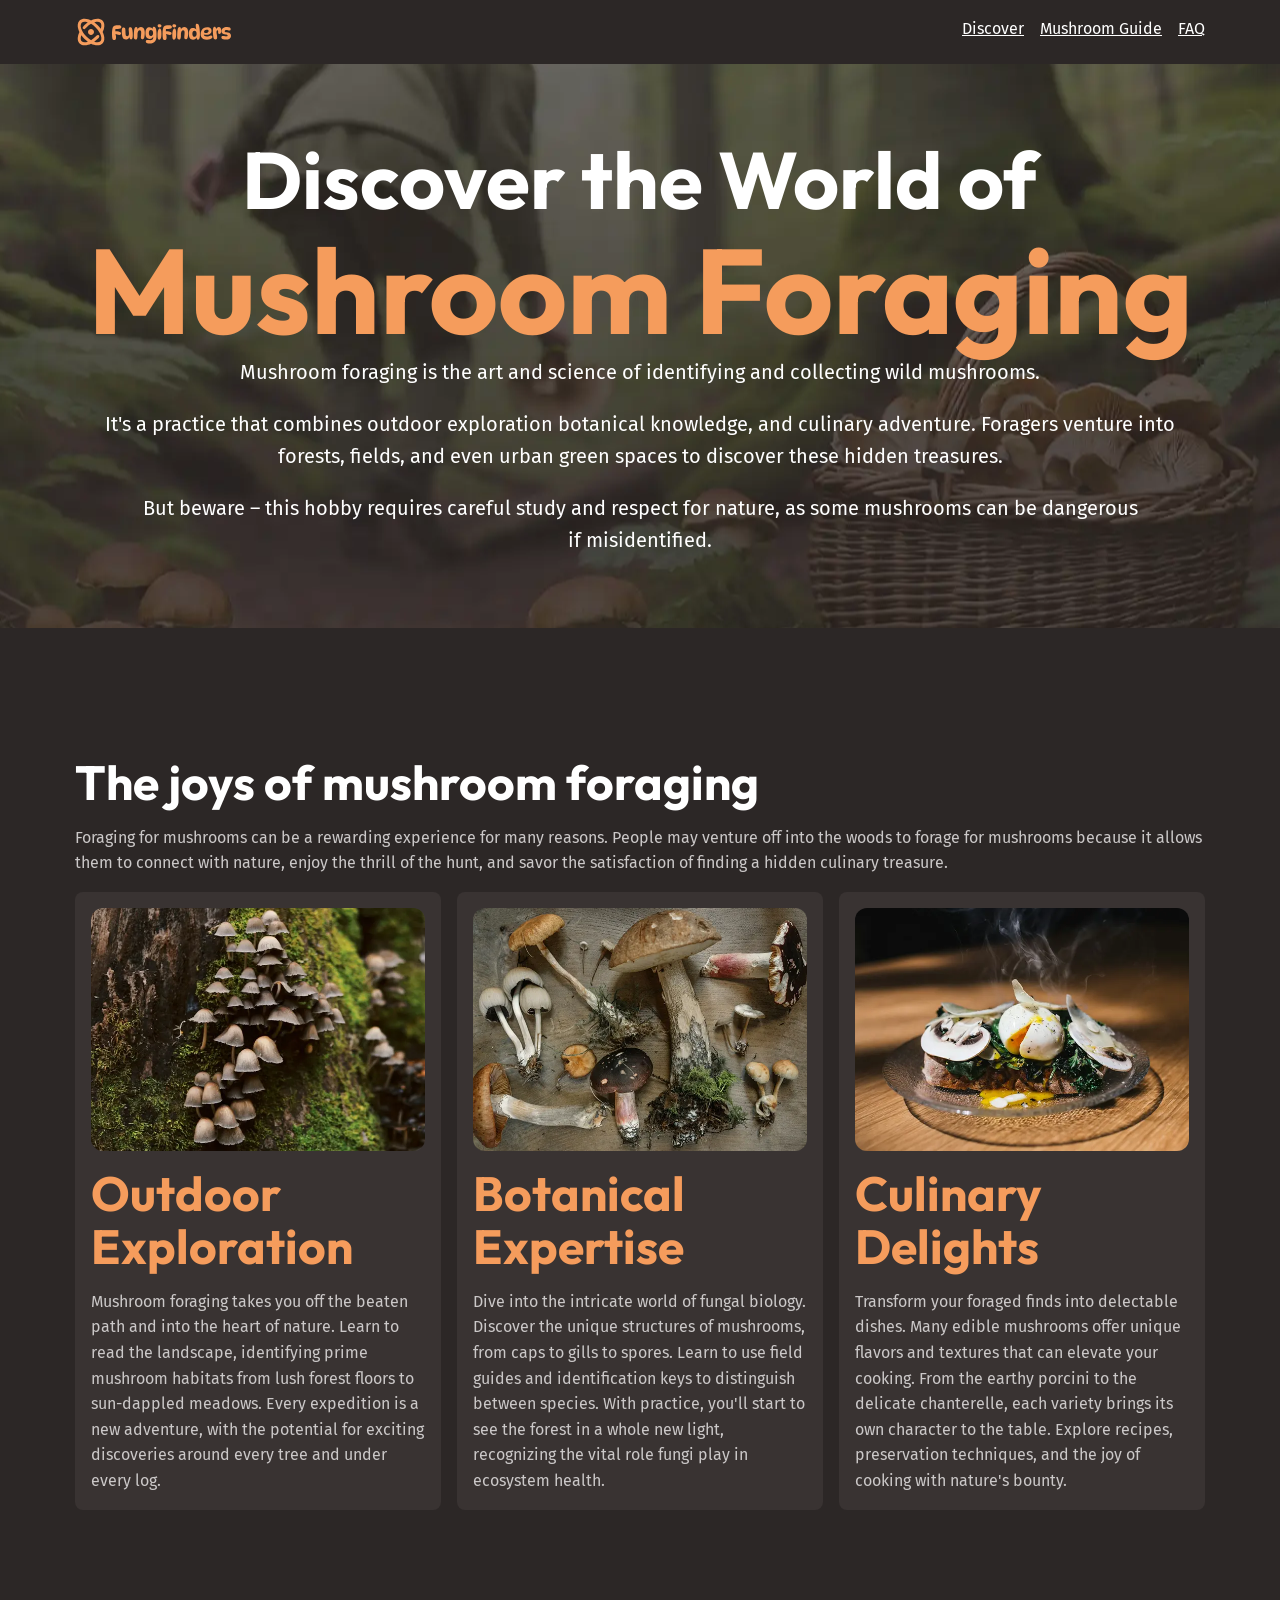
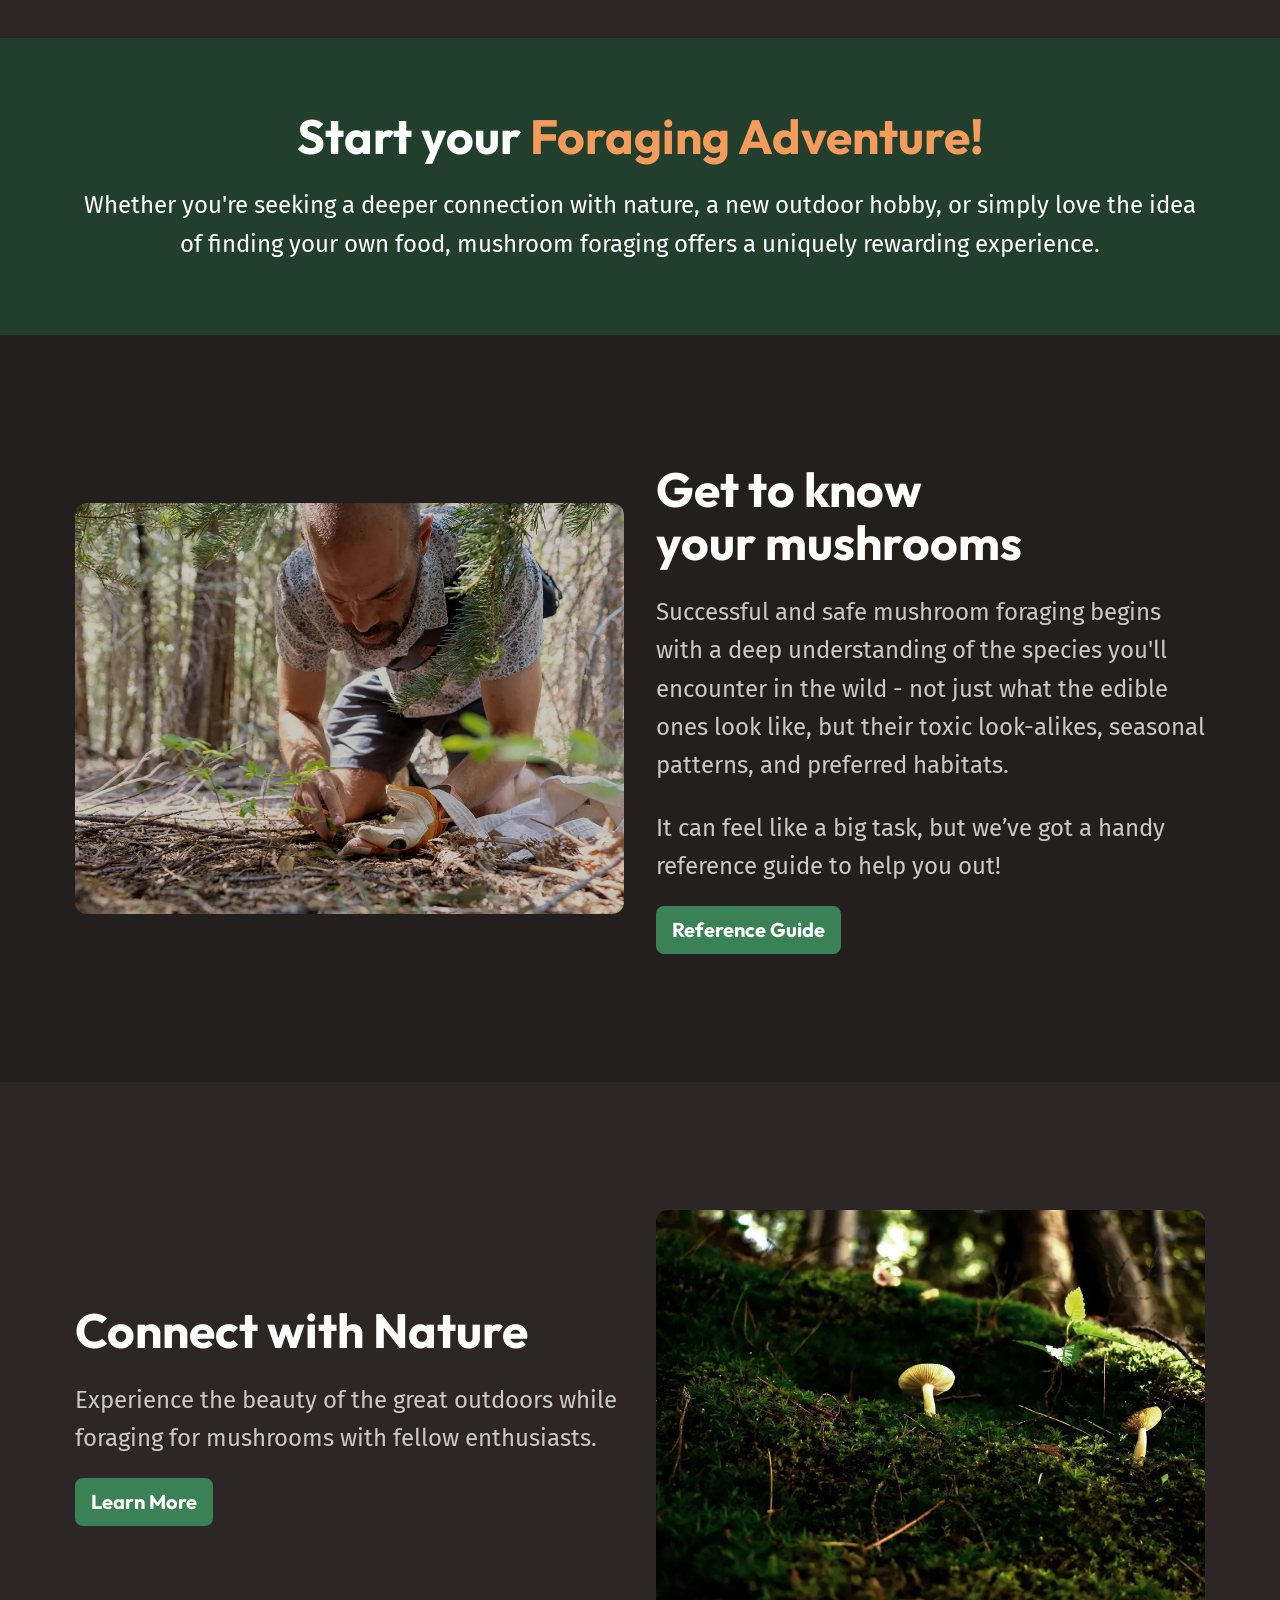
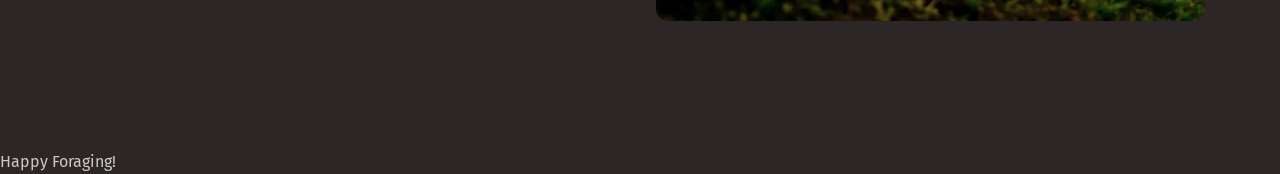
==== index.html @ a92c7c02 "relevant classes added for hero and cards for landing page" ====
<!DOCTYPE html>
<html lang="en">
<head>
    <meta charset="UTF-8">
    <meta name="viewport" content="width=device-width, initial-scale=1.0">
    <title>Fungi Finder</title>
    <link rel="preconnect" href="https://fonts.googleapis.com" />
    <link rel="preconnect" href="https://fonts.gstatic.com" crossorigin />
    <link
    href="https://fonts.googleapis.com/css2?family=Fira+Sans:wght@400;700&family=Outfit:wght@100..900&display=swap"
    rel="stylesheet"
    />
    <link rel="stylesheet" href="./style.css" type="text/css" media="all">
</head>
<body>
    <header class="site-header">
        <div class="wrapper" data-width="wide">
            <div class="site-header__inner">
                <img src="/assets/fungi-finders.svg" alt="Fungi Finders">
                <nav class="primary-navigation">
                    <ul role="list">
                        <li><a href="/">Discover</a></li>
                        <li><a href="/">Mushroom Guide</a></li>
                        <li><a href="/">FAQ</a></li>
                    </ul>
                </nav>
            </div>
        </div>
    </header>
    <main>
    <section class="hero flow section" data-padding="compact">
        <div class="wrapper">
            <h1 class="hero__title">Discover the World of <span>Mushroom Foraging</span></h1>
            <div class="wrapper" data-width="narrow">
                <div class="flow">
                    <p>Mushroom foraging is the art and science of identifying and collecting wild mushrooms.</p>
                    <p>It's a practice that combines outdoor exploration botanical knowledge, and culinary adventure. Foragers venture into forests, fields, and even urban green spaces to discover these hidden treasures.</p>
                    <p>But beware – this hobby requires careful study and respect for nature, as some mushrooms can be dangerous if misidentified.</p>
                </div>
            </div>
        </div>
    </section>

    <section class="section">
        <div class="wrapper flow">
            <div class="flow">
                <h2 class="section-title">The joys of mushroom foraging</h2>
                <p>Foraging for mushrooms can be a rewarding experience for many reasons. People may venture off into the woods to forage for mushrooms because it allows them to connect with nature, enjoy the thrill of the hunt, and savor the satisfaction of finding a hidden culinary treasure.</p>
            </div>
                <!-- Three-columns -->
                <div class="equal-columns">
                    <div class="card">
                        <img src="/assets/outdoor-exploration.webp" alt="Tightly grouped brown mushrooms growing up a mossy tree trunk">
                        <h3 class="card__title">Outdoor Exploration</h3>
                        <p>Mushroom foraging takes you off the beaten path and into the heart of nature. Learn to read the landscape, identifying prime mushroom habitats from lush forest floors to sun-dappled meadows. Every expedition is a new adventure, with the potential for exciting discoveries around every tree and under every log.</p>
                    </div>
                    <div class="card">
                        <img src="/assets/botanical-expertise.webp" alt="Wild mushrooms on the table">
                        <h3 class="card__title">Botanical Expertise</h3>
                        <p>Dive into the intricate world of fungal biology. Discover the unique structures of mushrooms, from caps to gills to spores. Learn to use field guides and identification keys to distinguish between species. With practice, you'll start to see the forest in a whole new light, recognizing the vital role fungi play in ecosystem health.
                        </p>
                    </div>
                    <div class="card">
                        <img src="/assets/culinary-delight.webp" alt="A plate of food with mushrooms on top">
                        <h3 class="card__title">Culinary Delights</h3>
                        <p>Transform your foraged finds into delectable dishes. Many edible mushrooms offer unique flavors and textures that can elevate your cooking. From the earthy porcini to the delicate chanterelle, each variety brings its own character to the table. Explore recipes, preservation techniques, and the joy of cooking with nature's bounty.</p>
                    </div>
                </div>
        </div>
    </section>

    <section class="background-accent text-center section" data-padding="compact">
        <div class="wrapper" data-width="narrow">
            <div class="flow font-size-lg text-high-contrast">
                <h2 class="section-title" >Start your <span class="text-brand">Foraging Adventure!</span></h2>
                <p>Whether you're seeking a deeper connection with nature, a new outdoor hobby, or simply love the idea of finding your own food, mushroom foraging offers a uniquely rewarding experience.</p>
            </div>
        </div>
    </section>

    <section class="background-extra-dark section">
        <!-- two-columns -->
        <div class="wrapper" data-wdith="wide">
            <div class="equal-columns" data-gap="large" data-alignment="centered">
                <div>
                    <img src="/assets/get-to-know.webp" alt="A man on his hands and knees harvesting a wild mushrooms in the forest">
                </div>
                <div class="flow font-size-lg">
                    <h2 class="section-title">Get to know your mushrooms</h2>
                    <p>Successful and safe mushroom foraging begins with a deep understanding of the species you'll encounter in the wild - not just what the edible ones look like, but their toxic look-alikes, seasonal patterns, and preferred habitats.</p>
                    <p>It can feel like a big task, but we’ve got a handy reference guide to help you out!</p>
                    <a class="button" href="#"><span class="visually-hidden">Learn more about wild mushrooms using our handy</span>Reference Guide</a>
                </div>
            </div>
        </div>
    </section>

    <section class="section">
        <!-- two-column -->
        <div class="wrapper" data-wdith="wide">
            <di class="equal-columns" data-gap="large" data-alignment="centered">
                <div class="flow font-size-lg">
                    <h2 class="section-title">Connect with Nature</h2>
                    <p>Experience the beauty of the great outdoors while foraging for mushrooms with fellow enthusiasts.</p>
                    <a class="button" href="#">Learn More <span class="visually-hidden">about the differetn types of mushrooms using our handy mushroom guide.</span></a>
                </div>
                <div>
                    <img src="/assets/nature.webp" alt="A small white mushroom growing on a mossy forest floor">
                </div>
            </di>
        </div>
    </section>

    </main>
    <footer class="site-footer">
        <p>Happy Foraging!</p>
        <a href="mailto:contact@fungifinders.com"></a>
    </footer>
</body>
</html>
---- style.css ----
@layer reset {
    *,
    *::before,
    *::after {
    box-sizing: border-box;
    }

    /* https://kilianvalkhof.com/2022/css-html/your-css-reset-needs-text-size-adjust-probably/ */
    html {
    -moz-text-size-adjust: none;
    -webkit-text-size-adjust: none;
    text-size-adjust: none;
    }

    body,
    h1,
    h2,
    h3,
    h4,
    p,
    figure,
    blockquote,
    dl,
    dd {
    margin: 0;
    }

    /* https://www.scottohara.me/blog/2019/01/12/lists-and-safari.html */
    [role="list"] {
    list-style: none;
    margin: 0;
    padding: 0;
    }

    body {
    min-block-size: 100vh;
    line-height: 1.6;
    }

    h1,
    h2,
    h3,
    button,
    input,
    label {
    line-height: 1.1;
    }

    h1,
    h2,
    h3,
    h4 {
    text-wrap: balance;
    }

    p,
    li {
    text-wrap: pretty;
    }

    img,
    picture {
    max-inline-size: 100%;
    display: block;
    }

    input,
    button,
    textarea,
    select {
    font: inherit;
    }
}

@layer base {
    :root {
      --clr-white: hsl(0, 0%, 100%);
      --clr-gray-100: hsl(0, 2%, 79%);
      --clr-brand-400: hsl(25, 88%, 75%);
      --clr-brand-500: hsl(25, 88%, 66%);
      --clr-green-400: hsl(143, 19%, 49%);
      --clr-green-500: hsl(143, 38%, 37%);
      --clr-green-600: hsl(145, 29%, 19%);
      --clr-brown-500: hsl(10, 5%, 25%);
      --clr-brown-600: hsl(9, 7%, 21%);
      --clr-brown-700: hsl(9, 8%, 16%);
      --clr-brown-800: hsl(0, 6%, 15%);
      --clr-brown-900: hsl(0, 6%, 13%);

      --clr-orange-500: hsl(28, 43%, 28%);
      --clr-red-500: hsl(359, 34%, 24%);
      --clr-teal-500: hsl(186, 42%, 25%);

      --ff-heading: "Outfit", sans-serif;
      --ff-body: "Fira Sans", sans-serif;

      --fs-300: 0.875rem;
      --fs-400: 1rem;
      --fs-500: 1.125rem;
      --fs-600: 1.25rem;
      --fs-700: 1.5rem;
      --fs-800: 2rem;
      --fs-900: 3.75rem;
      --fs-1000: 3.75rem;

      @media (width > 760px) {
        --fs-300: 0.875rem;
        --fs-400: 1rem;
        --fs-500: 1.25rem;
        --fs-600: 1.5rem;
        --fs-700: 2rem;
        --fs-800: 3rem;
        --fs-900: 5rem;
        --fs-1000: 7.5rem;
    }
}

    :root {
        --text-main: var(--clr-gray-100);
        --text-high-contrast: var(--clr-white);
        --text-brand: var(--clr-brand-500);
        --text-brand-light: var(--clr-brand-400);

        --background-accent-light: var(--clr-green-400);
        --background-accent-main: var(--clr-green-500);
        --background-accent-dark: var(--clr-green-600);

        --background-extra-light: var(--clr-brown-500);
        --background-light: var(--clr-brown-600);
        --background-main: var(--clr-brown-700);
        --background-dark: var(--clr-brown-800);
        --background-extra-dark: var(--clr-brown-900);

        --font-size-heading-sm: var(--fs-700);
        --font-size-heading-regular: var(--fs-800);
        --font-size-heading-lg: var(--fs-900);
        --font-size-heading-xl: var(--fs-1000);

        --font-size-sm: var(--fs-300);
        --font-size-regular: var(--fs-400);
        --font-size-md: var(--fs-500);
        --font-size-lg: var(--fs-600);

        --border-radius-1: 0.25rem;
        --border-radius-2: 0.5rem;
        --border-radius-3: 0.75rem;
     }
     html {
         font-family: var(--ff-body);
         line-height: 1.6;
     }

     body {
         font-size: var(--font-size-regular);
         color: var(--text-main);
         background-color: var(--background-main);
     }

     h1, h2, h3, h4 {
        font-family: var(--ff-heading);
        color: var(--text-high-contrast);
     }

     h1 {
        font-size: var(--font-size-heading-lg);
     }

     a {
        color: var(--text-high-contrast);
     }

     a:hover,
     a:focus-visible {
        color: var(--text-brand-light);
     }

     img {
        border-radius: var(--border-radius-3);
     }

}

@layer layout {
    .flow > * + * {
        margin-top: var(--flow-spacer, 1em);
    }
    /* .flow > * + * "selects everything except the first direct child (* + *)" || alternatively we can use .flow > where:not(:first-child) to achieve same thing */

    .grid-flow {
        display: grid;
        gap: var(--grid-flow-gap, 1rem);
    }

    .equal-columns {
        display: grid;
        gap: var(--equal-columns-gap, 1rem);
        align-items: var(--equal-columns-vertical-alignment, stretch);

        @media (width > 760px) {
            grid-auto-flow: column;
            grid-auto-columns: 1fr;
        }

        &[data-gap="large"] {
            --equal-columns-gap: 2rem;
        }

        &[data-alignment="centered"] {
            --equal-columns-vertical-alignment: center;
        }
    }

    .section {
        --padding: 3.75rem;

        padding-block: var(--padding);

        @media (width > 760px) {
            --padding: 8rem;

            &[data-padding="compact"] {
            --padding: 4.5rem;
            }
        }
    }

    .wrapper {
        --wrapper-max-width: 1130px;

        max-width: var(--wrapper-max-width);
        margin-inline: auto;
        padding-inline: 1rem;
        box-sizing: content-box;
    }

    &[data-width="narrow"] {
        --wrapper-max-width: 720px;
    }

    &[data-width="wide"] {
        --wrapper-max-width: 1330px;

    }
}

@layer components {
    .site-header {
        padding-block: 1rem;
    }
    .site-header__inner {
        display: flex;
        gap: 0.5rem 1rem;
        flex-wrap: wrap;
        justify-content: space-between;
    }

    .primary-navigation {
        ul {
            display: flex;
            flex-wrap: wrap;
            gap: 0.5rem 1rem;
        }
    }

    .hero {
        text-align: center;
        font-size: var(--font-size-md);
        color: var(--text-high-contrast);
        background-image: url(/assets/hero.webp);
        background-position: center;
    }

    .hero__title {
        font-size: var(--font-size-heading-lg);

        span {
            font-size: var(--font-size-heading-xl);
            color: var(--text-brand);
            display: block;
        }
    }

    .card {
        display: grid;
        gap: var(--card-gap, 1rem);
        padding: 1rem;
        background-color: var(--background-light);
        border-radius: var(--border-radius-2);

        img {
            border-radius: var(--border-radius-3);
        }
    }

    .card__title {
        font-size: var(--card-title-font-size, var(--font-size-heading-regular));
        color: var(--card-title-color, var(--text-brand));
    }

    .button {
        display: inline-flex;
        font-size: var(--font-size-md);
        text-decoration: none;
        cursor: pointer;
        padding: 0.5rem 1rem;
        background-color: var(--background-accent-main);
        font-family: var(--ff-heading);
        font-weight: 700;
        border-radius: var(--border-radius-2);
    }

    .button:hover,
    .button:focus-visible {
        color: var(--text-high-contrast);
        background-color: var(--background-accent-light);
    }
}

@layer utilities {
    .text-center {
    text-align: center;
  }

  .text-brand {
    color: var(--text-brand);
  }
  .text-high-contrast {
    color: var(--text-high-contrast);
  }

  .section-title {
    font-size: var(--font-size-heading-regular);
  }

  .background-base {
    background-color: var(--background-base);
  }
  .background-light {
    background-color: var(--background-light);
  }
  .background-extra-light {
    background-color: var(--background-extra-light);
  }
  .background-dark {
    background-color: var(--background-dark);
  }
  .background-extra-dark {
    background-color: var(--background-extra-dark);
  }

  .background-accent {
    background-color: var(--background-accent-dark);
  }

  .font-size-sm {
    font-size: var(--font-size-sm);
  }
  .font-size-regular {
    font-size: var(--font-size-regular);
  }
  .font-size-md {
    font-size: var(--font-size-md);
  }
  .font-size-lg {
    font-size: var(--font-size-lg);
  }

    .visually-hidden {
        clip: rect(0 0 0 0);
        clip-path: inset(50%);
        height: 1px;
        overflow: hidden;
        position: absolute;
        white-space: nowrap;
        width: 1px;
    }
}
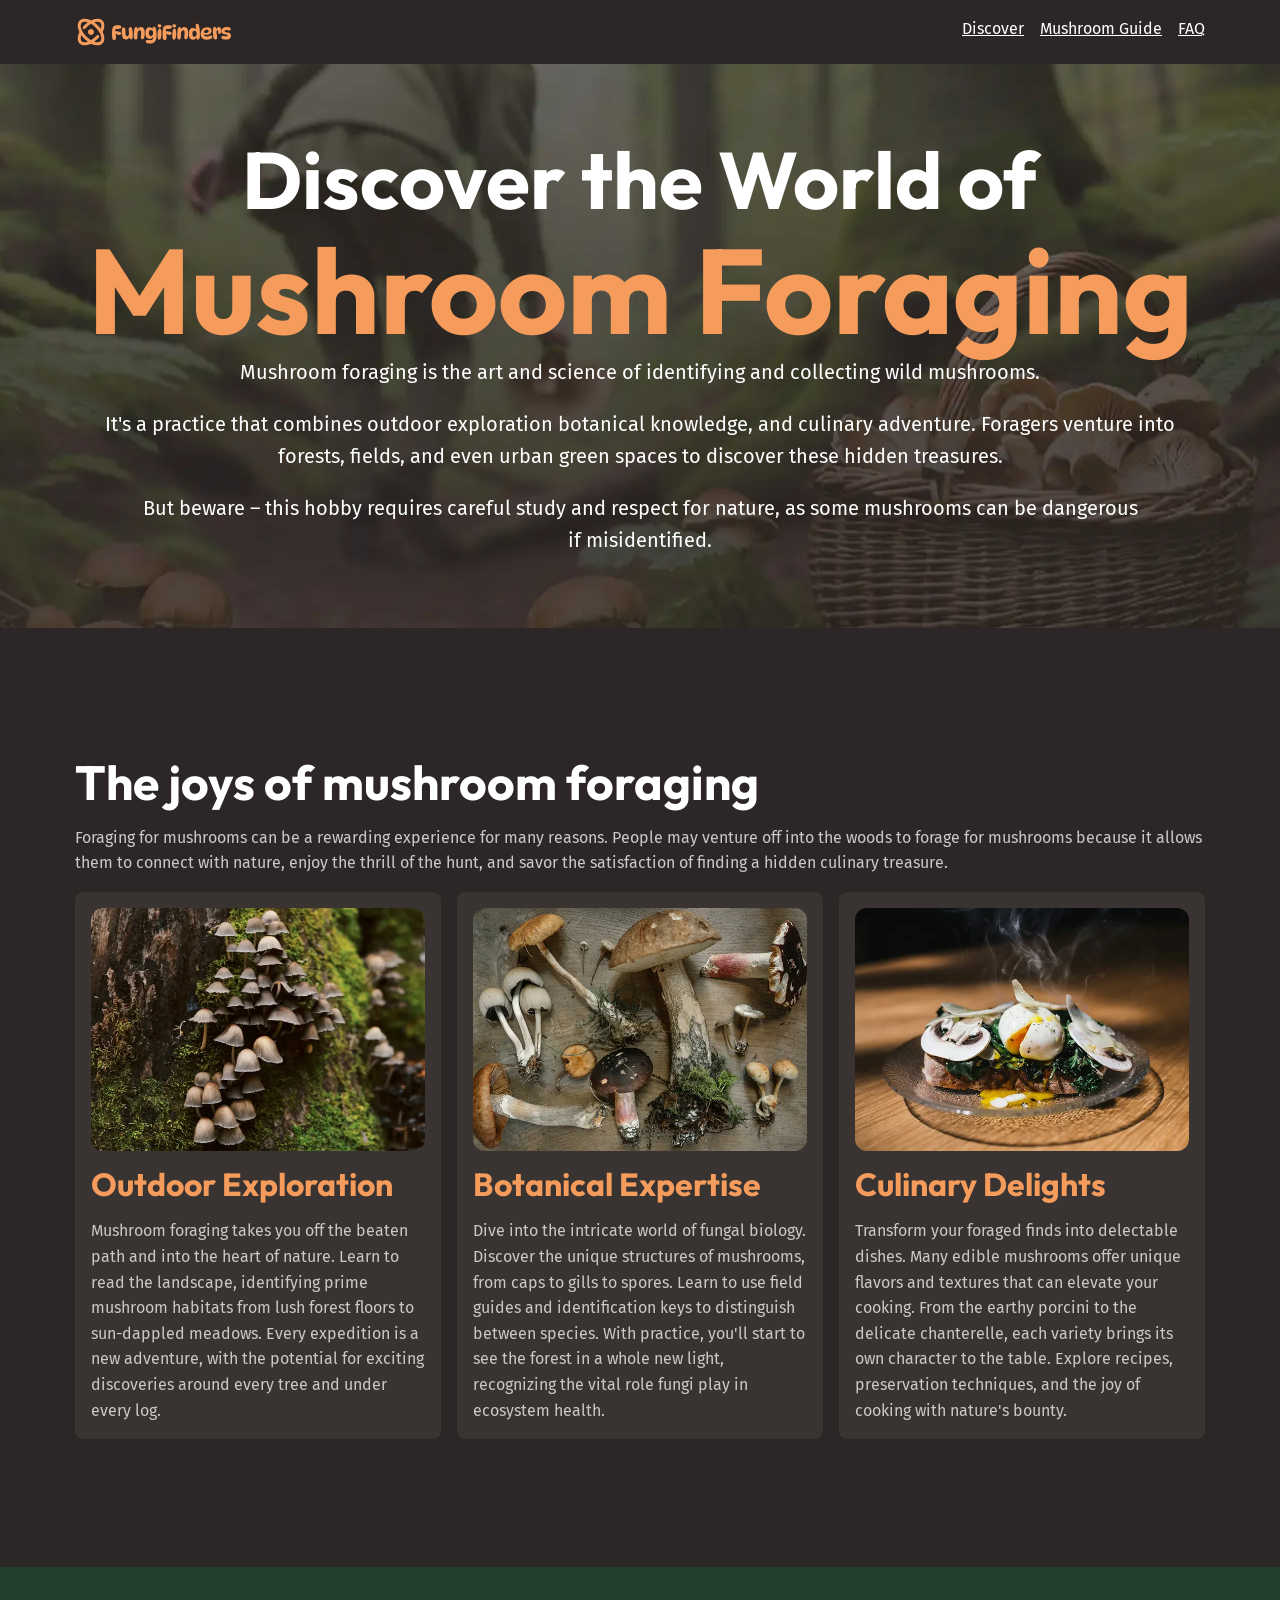
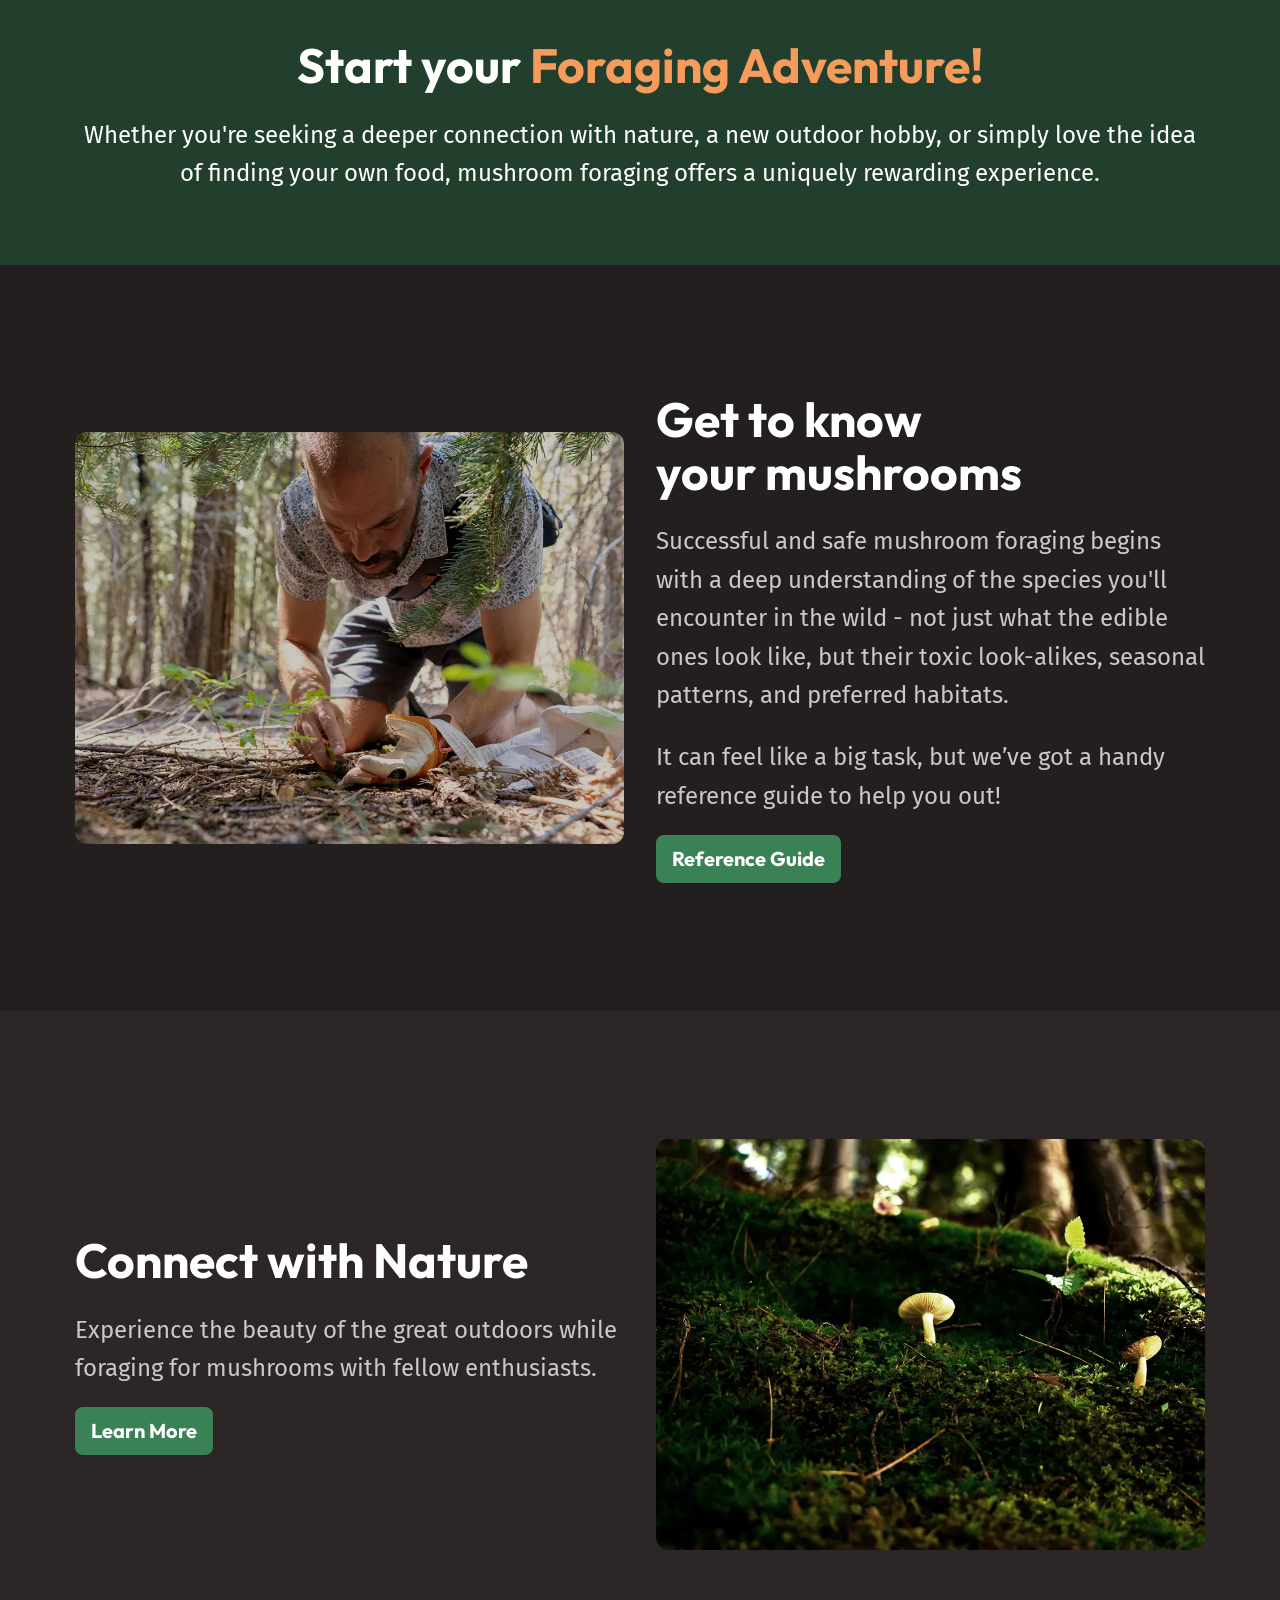
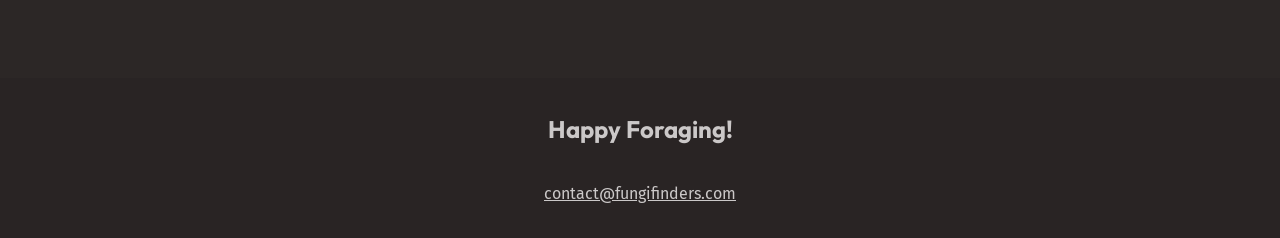
==== commit befd7ca9: "custom class added in footer section also added mail to contact the site admin" ====
--- a/index.html
+++ b/index.html
@@ -113,8 +113,8 @@
 
     </main>
     <footer class="site-footer">
-        <p>Happy Foraging!</p>
-        <a href="mailto:contact@fungifinders.com"></a>
+        <p class="site-footer__title">Happy Foraging!</p>
+        <a href="mailto:contact@fungifinders.com">contact@fungifinders.com</a>
     </footer>
 </body>
 </html>
--- a/style.css
+++ b/style.css
@@ -262,6 +262,30 @@
         }
     }
 
+    .site-footer {
+        text-align: center;
+        background-color: var(--background-dark);
+        padding-block: 2rem;
+        display: grid;
+        gap: 2rem;
+
+        a {
+            color: var(--text-main);
+        }
+
+        a:hover,
+        a:focus-visible {
+            color: var(--text-brand-light);
+        }
+
+    }
+
+    .site-footer__title {
+        font-size: var(--font-size-lg);
+        font-family: var(--ff-heading);
+        font-weight: 700;
+    }
+
     .hero {
         text-align: center;
         font-size: var(--font-size-md);
@@ -293,7 +317,7 @@
     }
 
     .card__title {
-        font-size: var(--card-title-font-size, var(--font-size-heading-regular));
+        font-size: var(--card-title-font-size, var(--font-size-heading-sm));
         color: var(--card-title-color, var(--text-brand));
     }
 
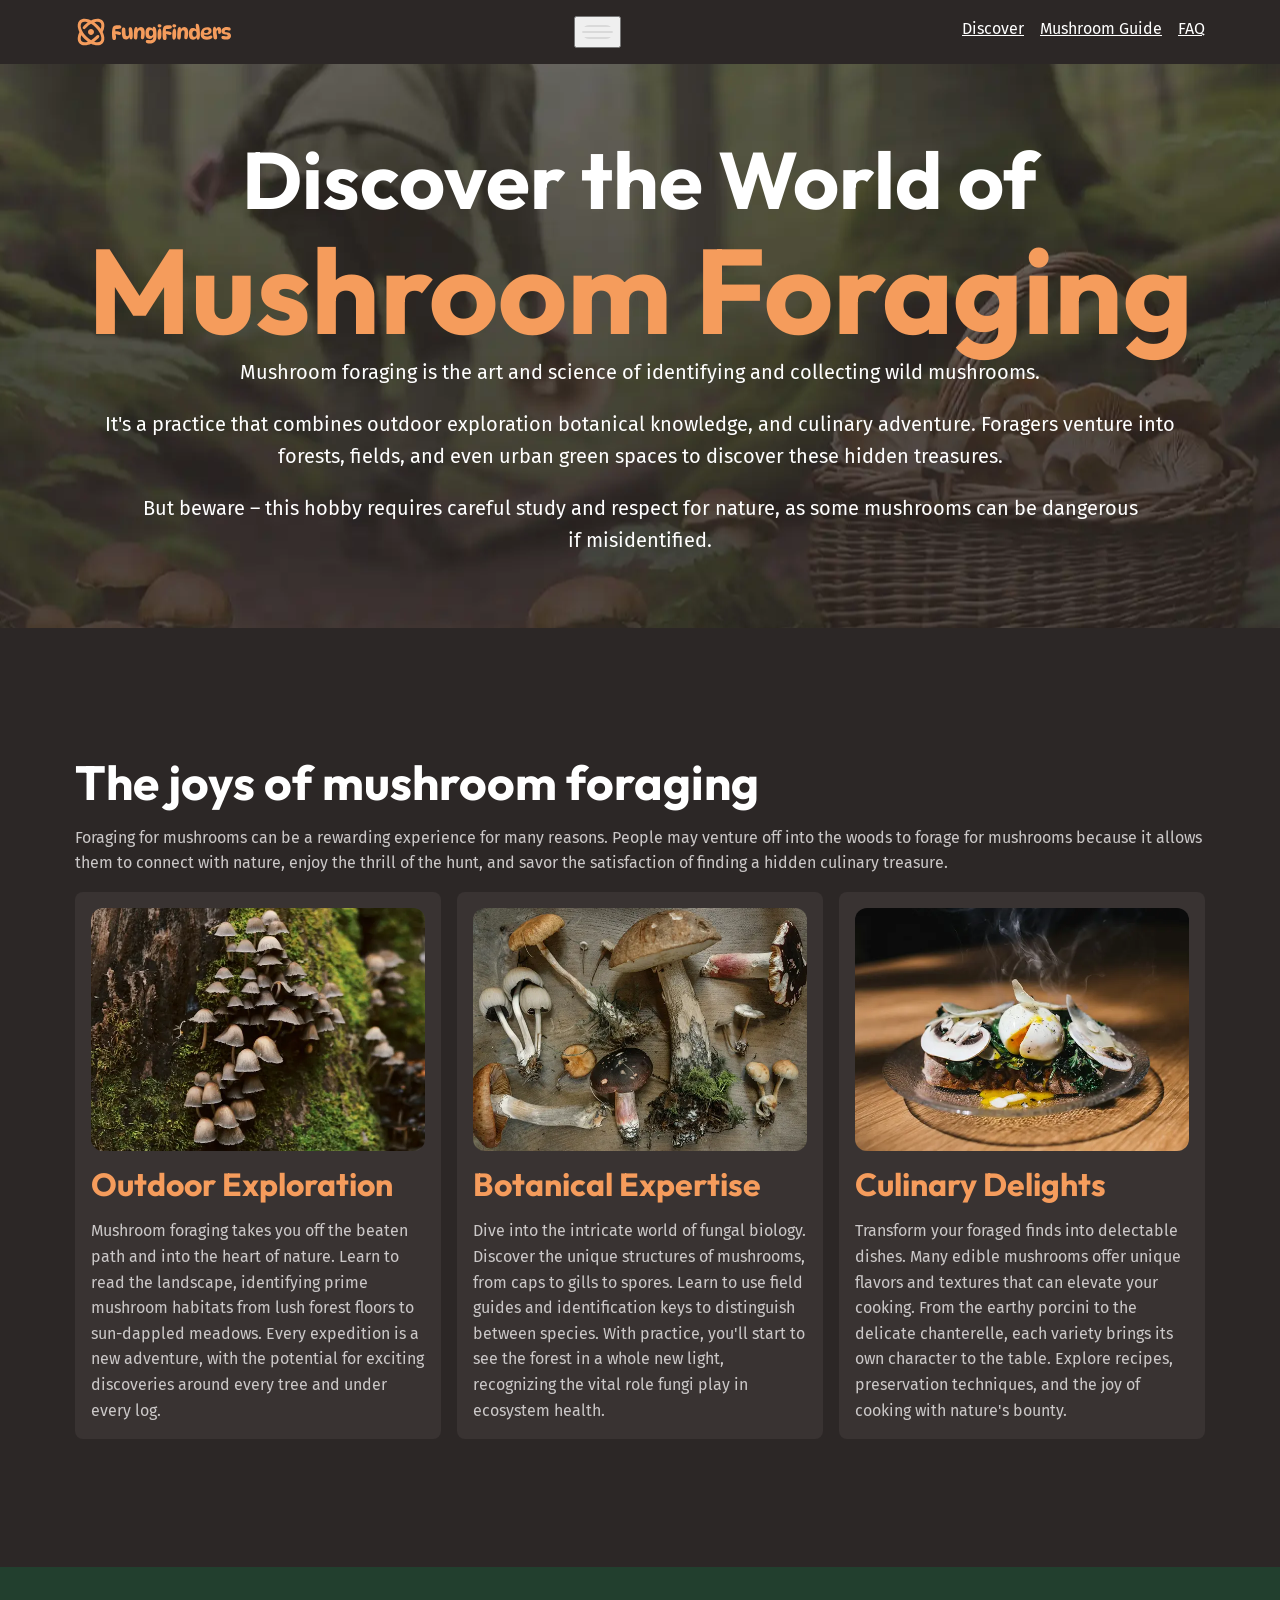
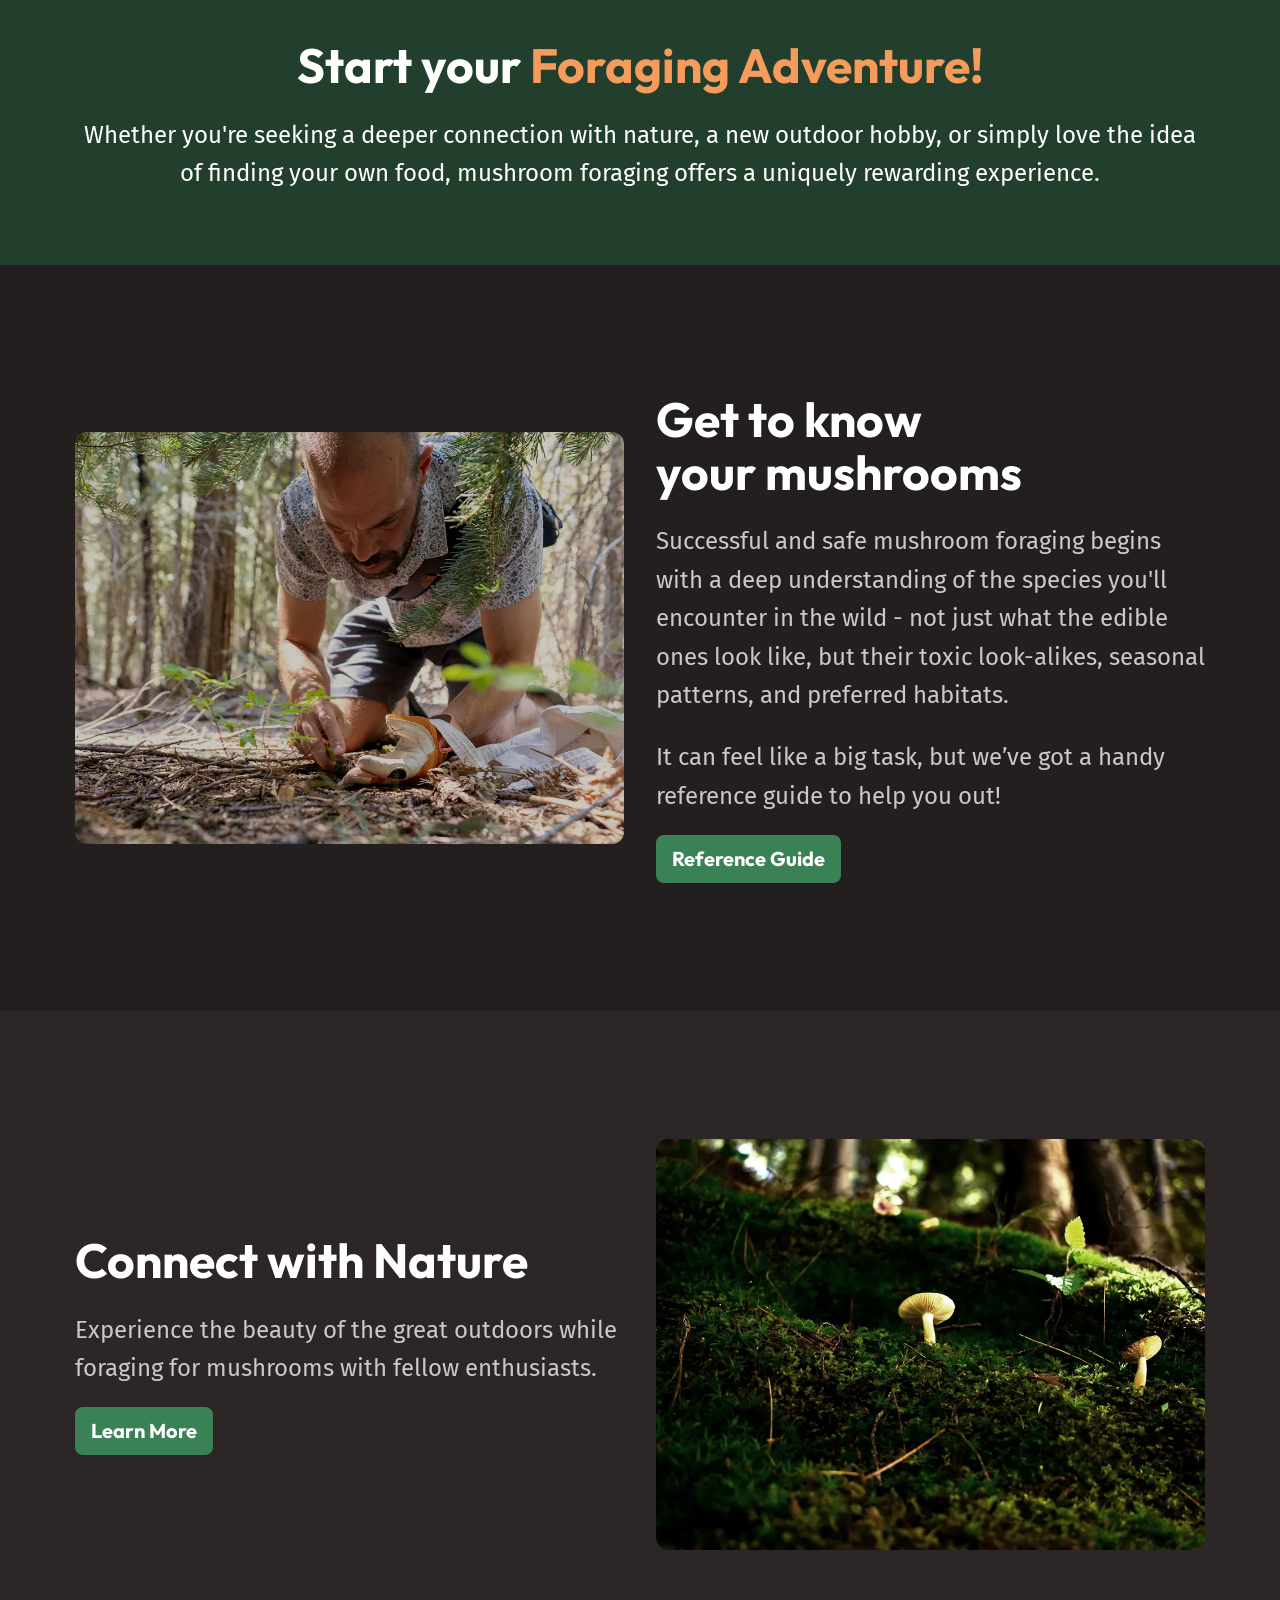
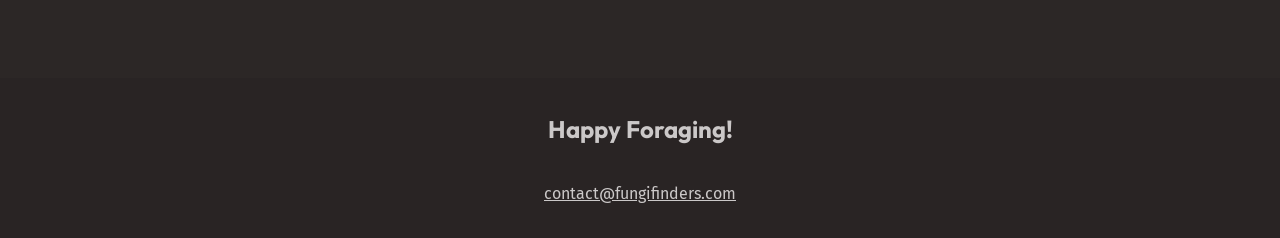
==== commit 918701cd: "added hamburger button" ====
--- a/index.html
+++ b/index.html
@@ -17,7 +17,11 @@
         <div class="wrapper" data-width="wide">
             <div class="site-header__inner">
                 <img src="/assets/fungi-finders.svg" alt="Fungi Finders">
-                <nav class="primary-navigation">
+                <button aria-controls="primary-nav" aria-expanded="false">
+                    <span class="visually-hidden">Menu</span>
+                    <img src="/assets/hamburger.svg" alt="">
+                </button>
+                <nav id="primary-nav" class="primary-navigation">
                     <ul role="list">
                         <li><a href="/">Discover</a></li>
                         <li><a href="/">Mushroom Guide</a></li>
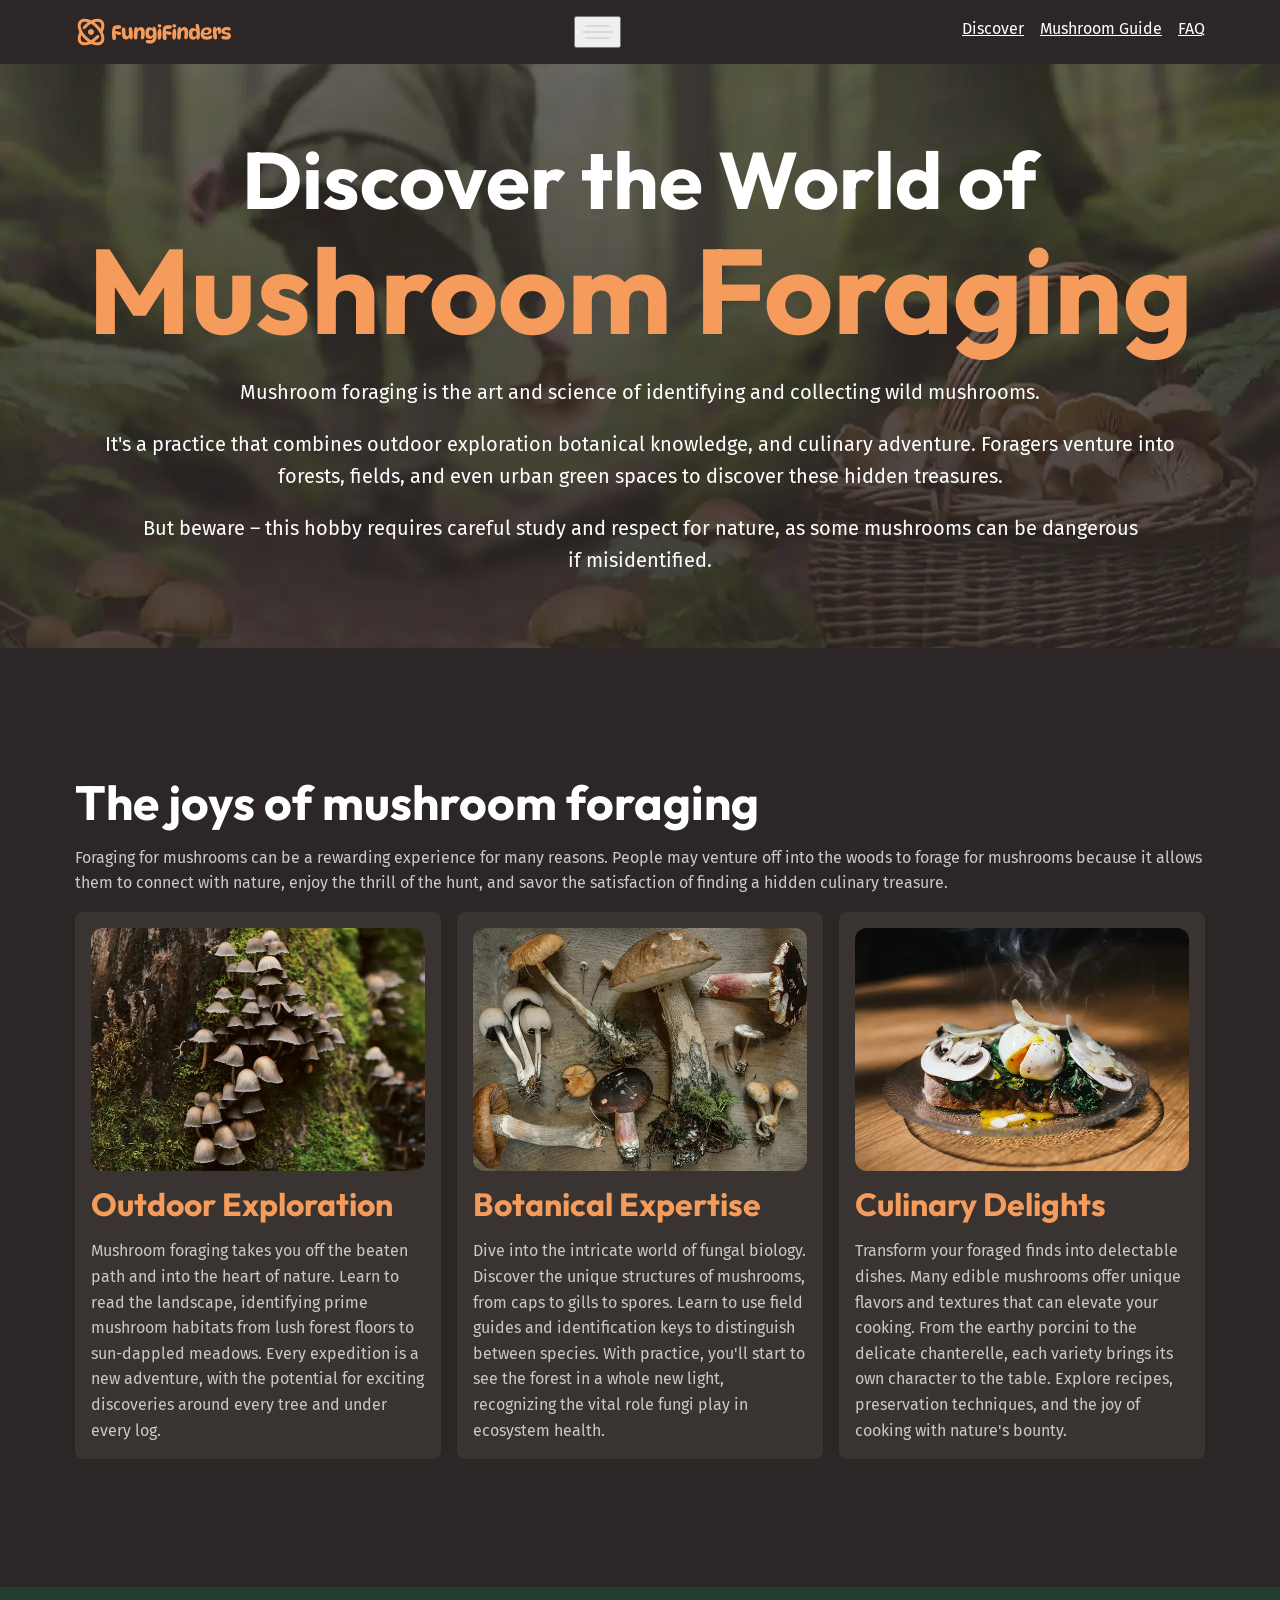
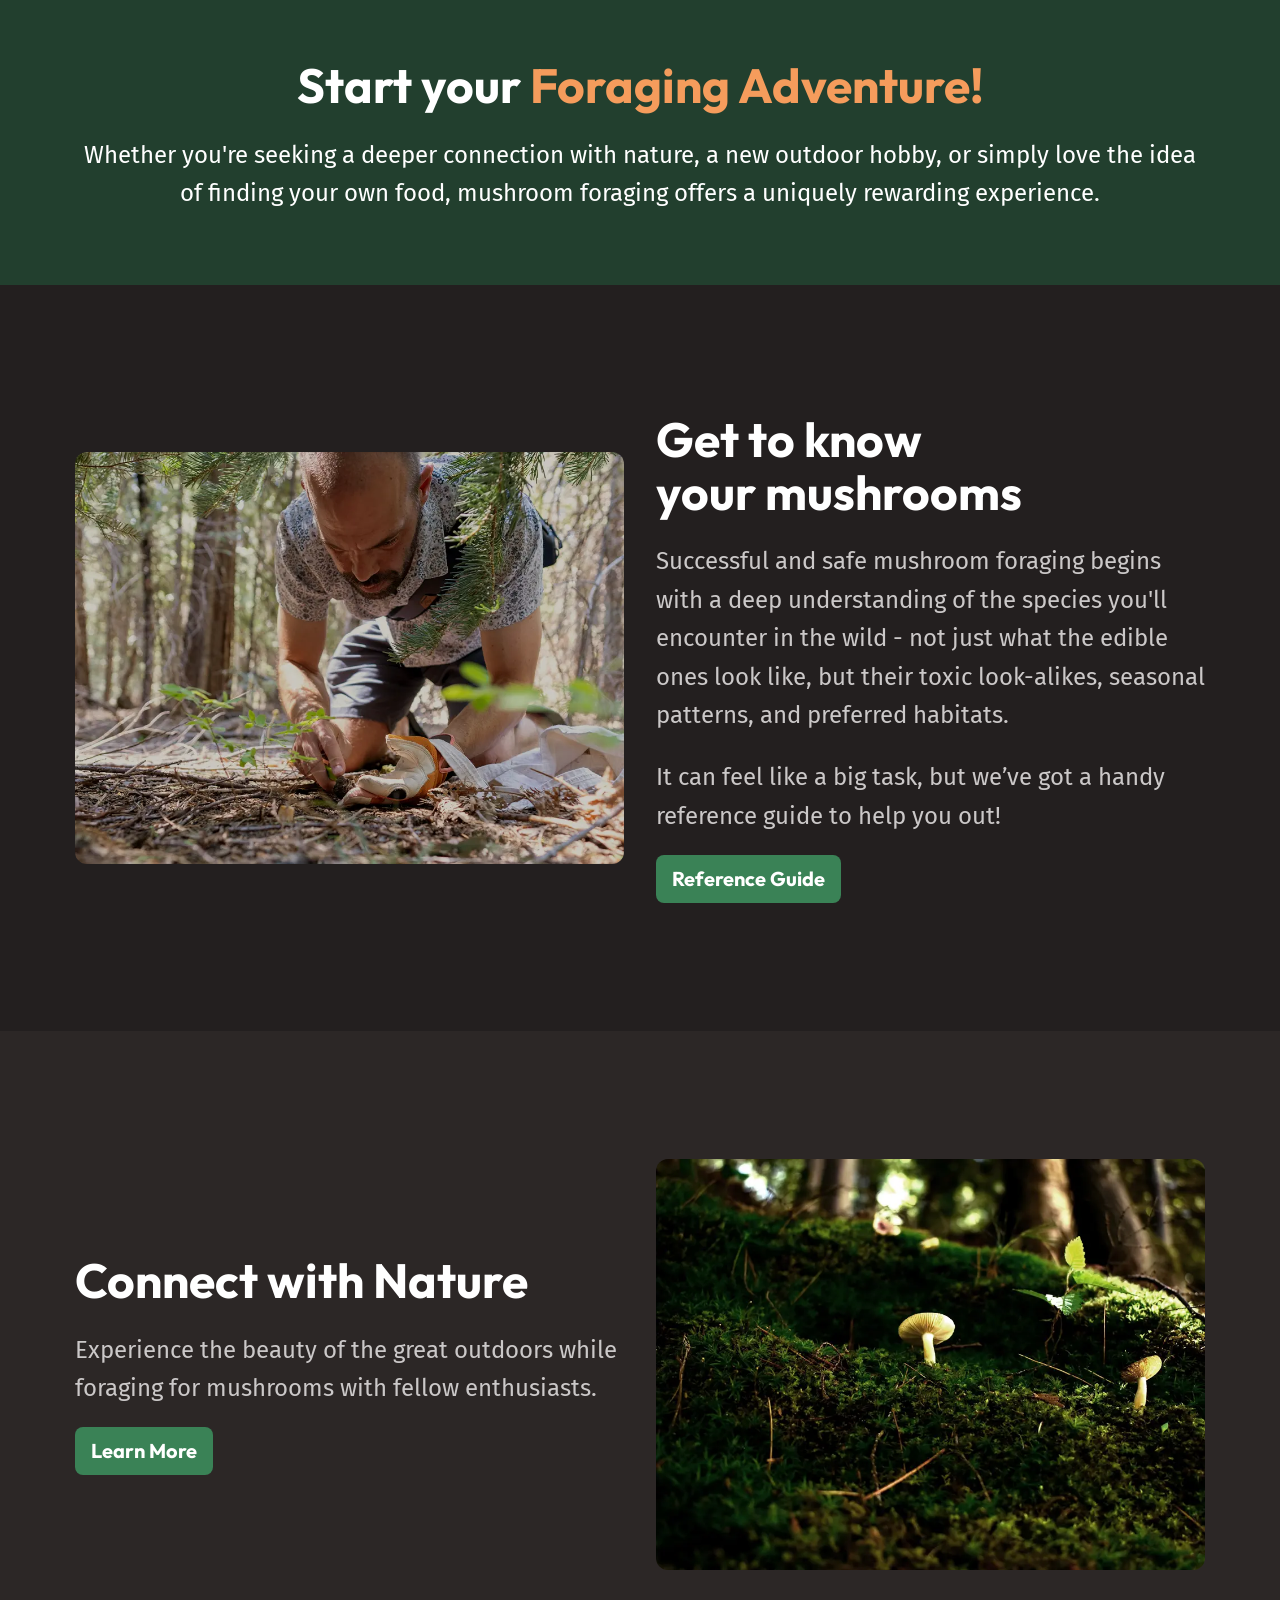
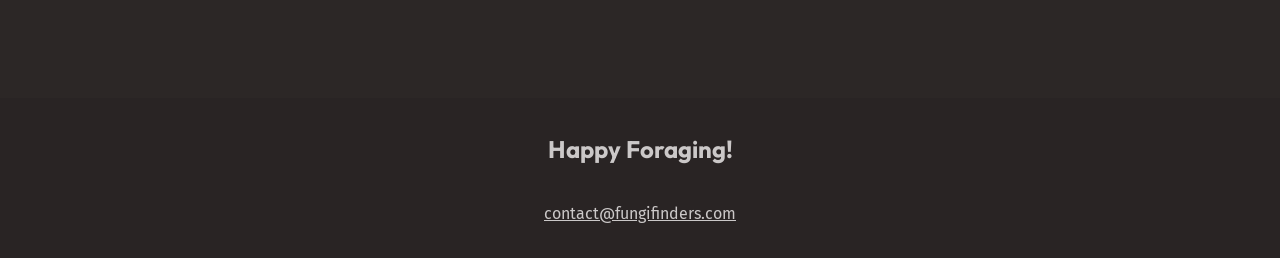
==== commit 3a3f0aaa: "fixed some indentation issue, for hamburger menu did some changes" ====
--- a/index.html
+++ b/index.html
@@ -11,6 +11,7 @@
     rel="stylesheet"
     />
     <link rel="stylesheet" href="./style.css" type="text/css" media="all">
+    <script src="/main.js" defer></script>
 </head>
 <body>
     <header class="site-header">
@@ -35,12 +36,12 @@
     <section class="hero flow section" data-padding="compact">
         <div class="wrapper">
             <h1 class="hero__title">Discover the World of <span>Mushroom Foraging</span></h1>
-            <div class="wrapper" data-width="narrow">
-                <div class="flow">
-                    <p>Mushroom foraging is the art and science of identifying and collecting wild mushrooms.</p>
-                    <p>It's a practice that combines outdoor exploration botanical knowledge, and culinary adventure. Foragers venture into forests, fields, and even urban green spaces to discover these hidden treasures.</p>
-                    <p>But beware – this hobby requires careful study and respect for nature, as some mushrooms can be dangerous if misidentified.</p>
-                </div>
+        </div>
+        <div class="wrapper" data-width="narrow">
+            <div class="flow">
+                <p>Mushroom foraging is the art and science of identifying and collecting wild mushrooms.</p>
+                <p>It's a practice that combines outdoor exploration botanical knowledge, and culinary adventure. Foragers venture into forests, fields, and even urban green spaces to discover these hidden treasures.</p>
+                <p>But beware – this hobby requires careful study and respect for nature, as some mushrooms can be dangerous if misidentified.</p>
             </div>
         </div>
     </section>
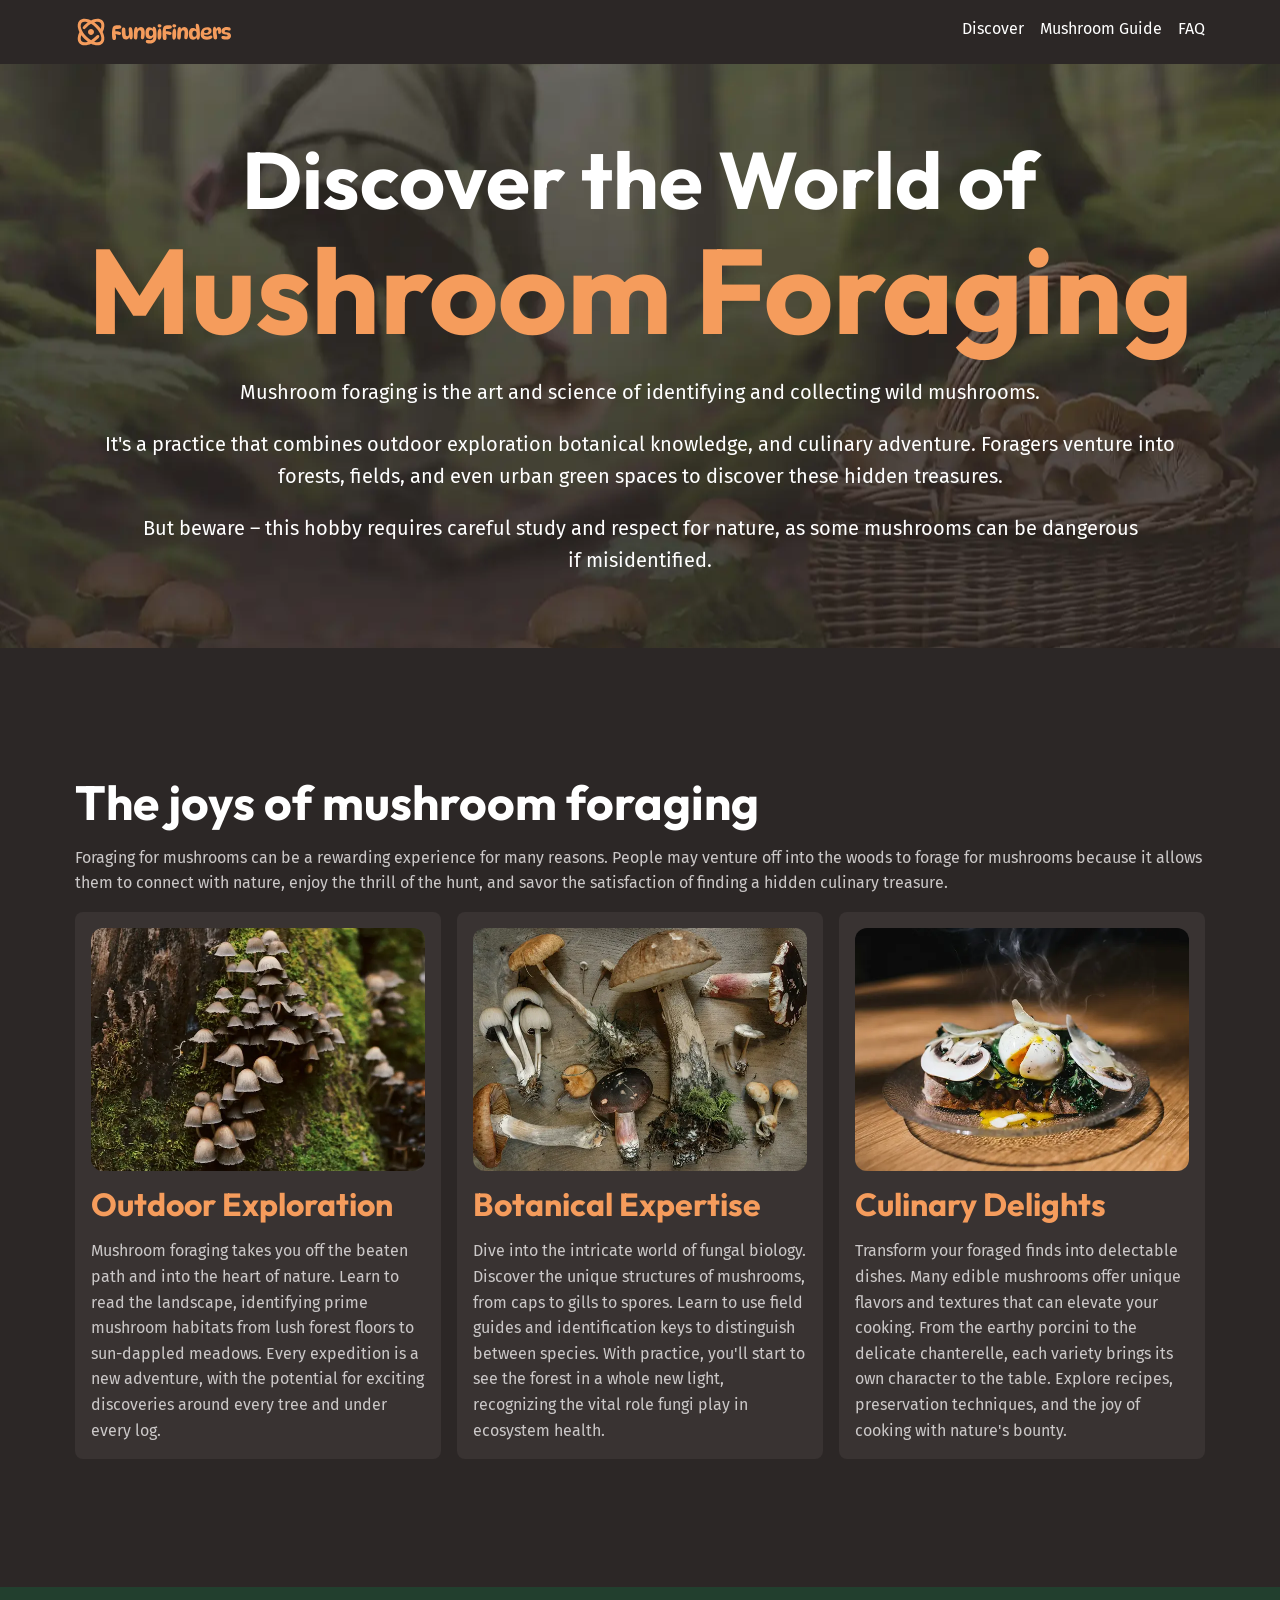
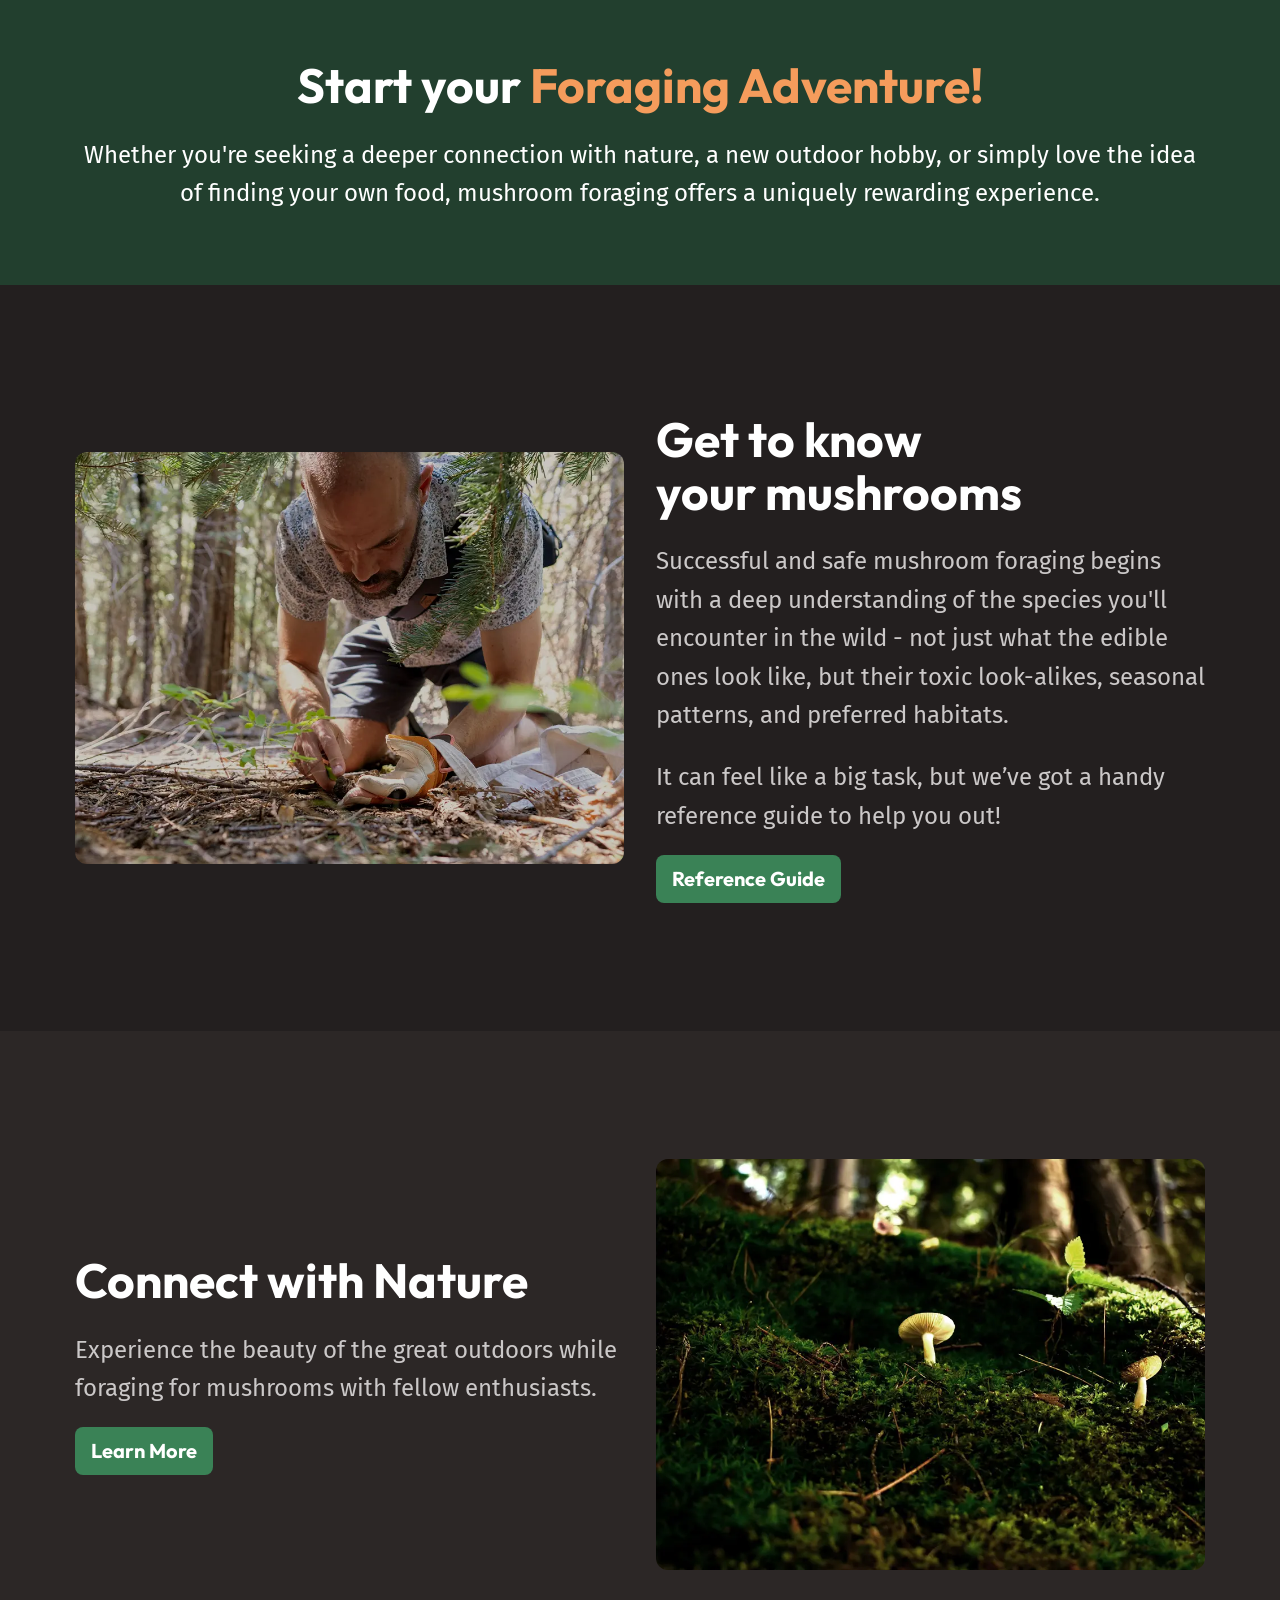
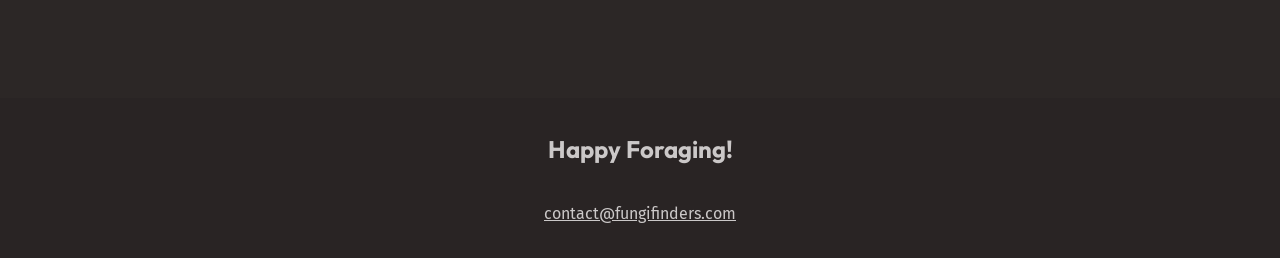
==== commit e01ee35e: "added skip to main link" ====
--- a/index.html
+++ b/index.html
@@ -14,6 +14,7 @@
     <script src="/main.js" defer></script>
 </head>
 <body>
+    <a class="skip-to-main" href="#main">Skip to main Content</a>
     <header class="site-header">
         <div class="wrapper" data-width="wide">
             <div class="site-header__inner">
@@ -32,7 +33,7 @@
             </div>
         </div>
     </header>
-    <main>
+    <main id="main">
     <section class="hero flow section" data-padding="compact">
         <div class="wrapper">
             <h1 class="hero__title">Discover the World of <span>Mushroom Foraging</span></h1>
--- a/style.css
+++ b/style.css
@@ -74,36 +74,36 @@
 
 @layer base {
     :root {
-      --clr-white: hsl(0, 0%, 100%);
-      --clr-gray-100: hsl(0, 2%, 79%);
-      --clr-brand-400: hsl(25, 88%, 75%);
-      --clr-brand-500: hsl(25, 88%, 66%);
-      --clr-green-400: hsl(143, 19%, 49%);
-      --clr-green-500: hsl(143, 38%, 37%);
-      --clr-green-600: hsl(145, 29%, 19%);
-      --clr-brown-500: hsl(10, 5%, 25%);
-      --clr-brown-600: hsl(9, 7%, 21%);
-      --clr-brown-700: hsl(9, 8%, 16%);
-      --clr-brown-800: hsl(0, 6%, 15%);
-      --clr-brown-900: hsl(0, 6%, 13%);
-
-      --clr-orange-500: hsl(28, 43%, 28%);
-      --clr-red-500: hsl(359, 34%, 24%);
-      --clr-teal-500: hsl(186, 42%, 25%);
-
-      --ff-heading: "Outfit", sans-serif;
-      --ff-body: "Fira Sans", sans-serif;
-
-      --fs-300: 0.875rem;
-      --fs-400: 1rem;
-      --fs-500: 1.125rem;
-      --fs-600: 1.25rem;
-      --fs-700: 1.5rem;
-      --fs-800: 2rem;
-      --fs-900: 3.75rem;
-      --fs-1000: 3.75rem;
-
-      @media (width > 760px) {
+        --clr-white: hsl(0, 0%, 100%);
+        --clr-gray-100: hsl(0, 2%, 79%);
+        --clr-brand-400: hsl(25, 88%, 75%);
+        --clr-brand-500: hsl(25, 88%, 66%);
+        --clr-green-400: hsl(143, 19%, 49%);
+        --clr-green-500: hsl(143, 38%, 37%);
+        --clr-green-600: hsl(145, 29%, 19%);
+        --clr-brown-500: hsl(10, 5%, 25%);
+        --clr-brown-600: hsl(9, 7%, 21%);
+        --clr-brown-700: hsl(9, 8%, 16%);
+        --clr-brown-800: hsl(0, 6%, 15%);
+        --clr-brown-900: hsl(0, 6%, 13%);
+
+        --clr-orange-500: hsl(28, 43%, 28%);
+        --clr-red-500: hsl(359, 34%, 24%);
+        --clr-teal-500: hsl(186, 42%, 25%);
+
+        --ff-heading: "Outfit", sans-serif;
+        --ff-body: "Fira Sans", sans-serif;
+
+        --fs-300: 0.875rem;
+        --fs-400: 1rem;
+        --fs-500: 1.125rem;
+        --fs-600: 1.25rem;
+        --fs-700: 1.5rem;
+        --fs-800: 2rem;
+        --fs-900: 3.75rem;
+        --fs-1000: 3.75rem;
+
+        @media (width > 760px) {
         --fs-300: 0.875rem;
         --fs-400: 1rem;
         --fs-500: 1.25rem;
@@ -144,39 +144,39 @@
         --border-radius-1: 0.25rem;
         --border-radius-2: 0.5rem;
         --border-radius-3: 0.75rem;
-     }
-     html {
-         font-family: var(--ff-body);
-         line-height: 1.6;
-     }
-
-     body {
-         font-size: var(--font-size-regular);
-         color: var(--text-main);
-         background-color: var(--background-main);
-     }
-
-     h1, h2, h3, h4 {
+    }
+    html {
+        font-family: var(--ff-body);
+        line-height: 1.6;
+    }
+
+    body {
+        font-size: var(--font-size-regular);
+        color: var(--text-main);
+        background-color: var(--background-main);
+    }
+
+    h1, h2, h3, h4 {
         font-family: var(--ff-heading);
         color: var(--text-high-contrast);
-     }
-
-     h1 {
+    }
+
+    h1 {
         font-size: var(--font-size-heading-lg);
-     }
-
-     a {
+    }
+
+    a {
         color: var(--text-high-contrast);
-     }
-
-     a:hover,
-     a:focus-visible {
+    }
+
+    a:hover,
+    a:focus-visible {
         color: var(--text-brand-light);
-     }
-
-     img {
+    }
+
+    img {
         border-radius: var(--border-radius-3);
-     }
+    }
 
 }
 
@@ -244,6 +244,23 @@
 }
 
 @layer components {
+    .skip-to-main:not(:focus) {
+        clip: rect(0 0 0 0);
+        clip-path: inset(50%);
+        height: 1px;
+        overflow: hidden;
+        position: absolute;
+        white-space: nowrap;
+        width: 1px;
+    }
+
+    .skip-to-main {
+        position: absolute;
+        background: var(--background-accent-main);
+        padding: 1rem;
+        border-radius: var(--border-radius-2);
+    }
+
     .site-header {
         padding-block: 1rem;
     }
@@ -254,11 +271,65 @@
         justify-content: space-between;
     }
 
+    [aria-controls="primary-nav"] {
+        z-index: 100;
+        cursor: pointer;
+        background: transparent;
+        border: 0;
+
+        img {
+            border-radius: 0;
+        }
+    }
+
+    [aria-controls="primary-nav"] {
+        display: none;
+    }
+
     .primary-navigation {
         ul {
             display: flex;
             flex-wrap: wrap;
             gap: 0.5rem 1rem;
+        }
+
+        a {
+            text-decoration: none;
+        }
+
+
+        @media (width < 760px) {
+            display: none;
+            position: absolute;
+            z-index: 10;
+            top: 0;
+            right: 0;
+            font-size: var(--font-size-lg);
+            font-weight: 700;
+            font-family: var(--ff-heading);
+            background-color: var(--background-accent-main);
+            padding: 2rem;
+            border-radius: 0 0 0 var(--border-radius-3);
+
+            ul {
+                gap: 0;
+                flex-direction: column;
+            }
+
+            li + li {
+                margin-block-start: 1.5rem;
+                padding-block-start: 1.5rem;
+                border-top: 2px solid var(--background-accent-light);
+            }
+        }
+    }
+
+    @media (width < 760px) {
+        [aria-controls="primary-nav"] {
+            display: block;
+        }
+        [aria-expanded="true"] ~ .primary-navigation {
+            display: block;
         }
     }
 
@@ -343,51 +414,51 @@
 @layer utilities {
     .text-center {
     text-align: center;
-  }
-
-  .text-brand {
+    }
+
+    .text-brand {
     color: var(--text-brand);
-  }
-  .text-high-contrast {
+    }
+    .text-high-contrast {
     color: var(--text-high-contrast);
-  }
-
-  .section-title {
+    }
+
+    .section-title {
     font-size: var(--font-size-heading-regular);
-  }
-
-  .background-base {
+    }
+
+    .background-base {
     background-color: var(--background-base);
-  }
-  .background-light {
+    }
+    .background-light {
     background-color: var(--background-light);
-  }
-  .background-extra-light {
+    }
+    .background-extra-light {
     background-color: var(--background-extra-light);
-  }
-  .background-dark {
+    }
+    .background-dark {
     background-color: var(--background-dark);
-  }
-  .background-extra-dark {
+    }
+    .background-extra-dark {
     background-color: var(--background-extra-dark);
-  }
-
-  .background-accent {
+    }
+
+    .background-accent {
     background-color: var(--background-accent-dark);
-  }
-
-  .font-size-sm {
+    }
+
+    .font-size-sm {
     font-size: var(--font-size-sm);
-  }
-  .font-size-regular {
+    }
+    .font-size-regular {
     font-size: var(--font-size-regular);
-  }
-  .font-size-md {
+    }
+    .font-size-md {
     font-size: var(--font-size-md);
-  }
-  .font-size-lg {
+    }
+    .font-size-lg {
     font-size: var(--font-size-lg);
-  }
+    }
 
     .visually-hidden {
         clip: rect(0 0 0 0);
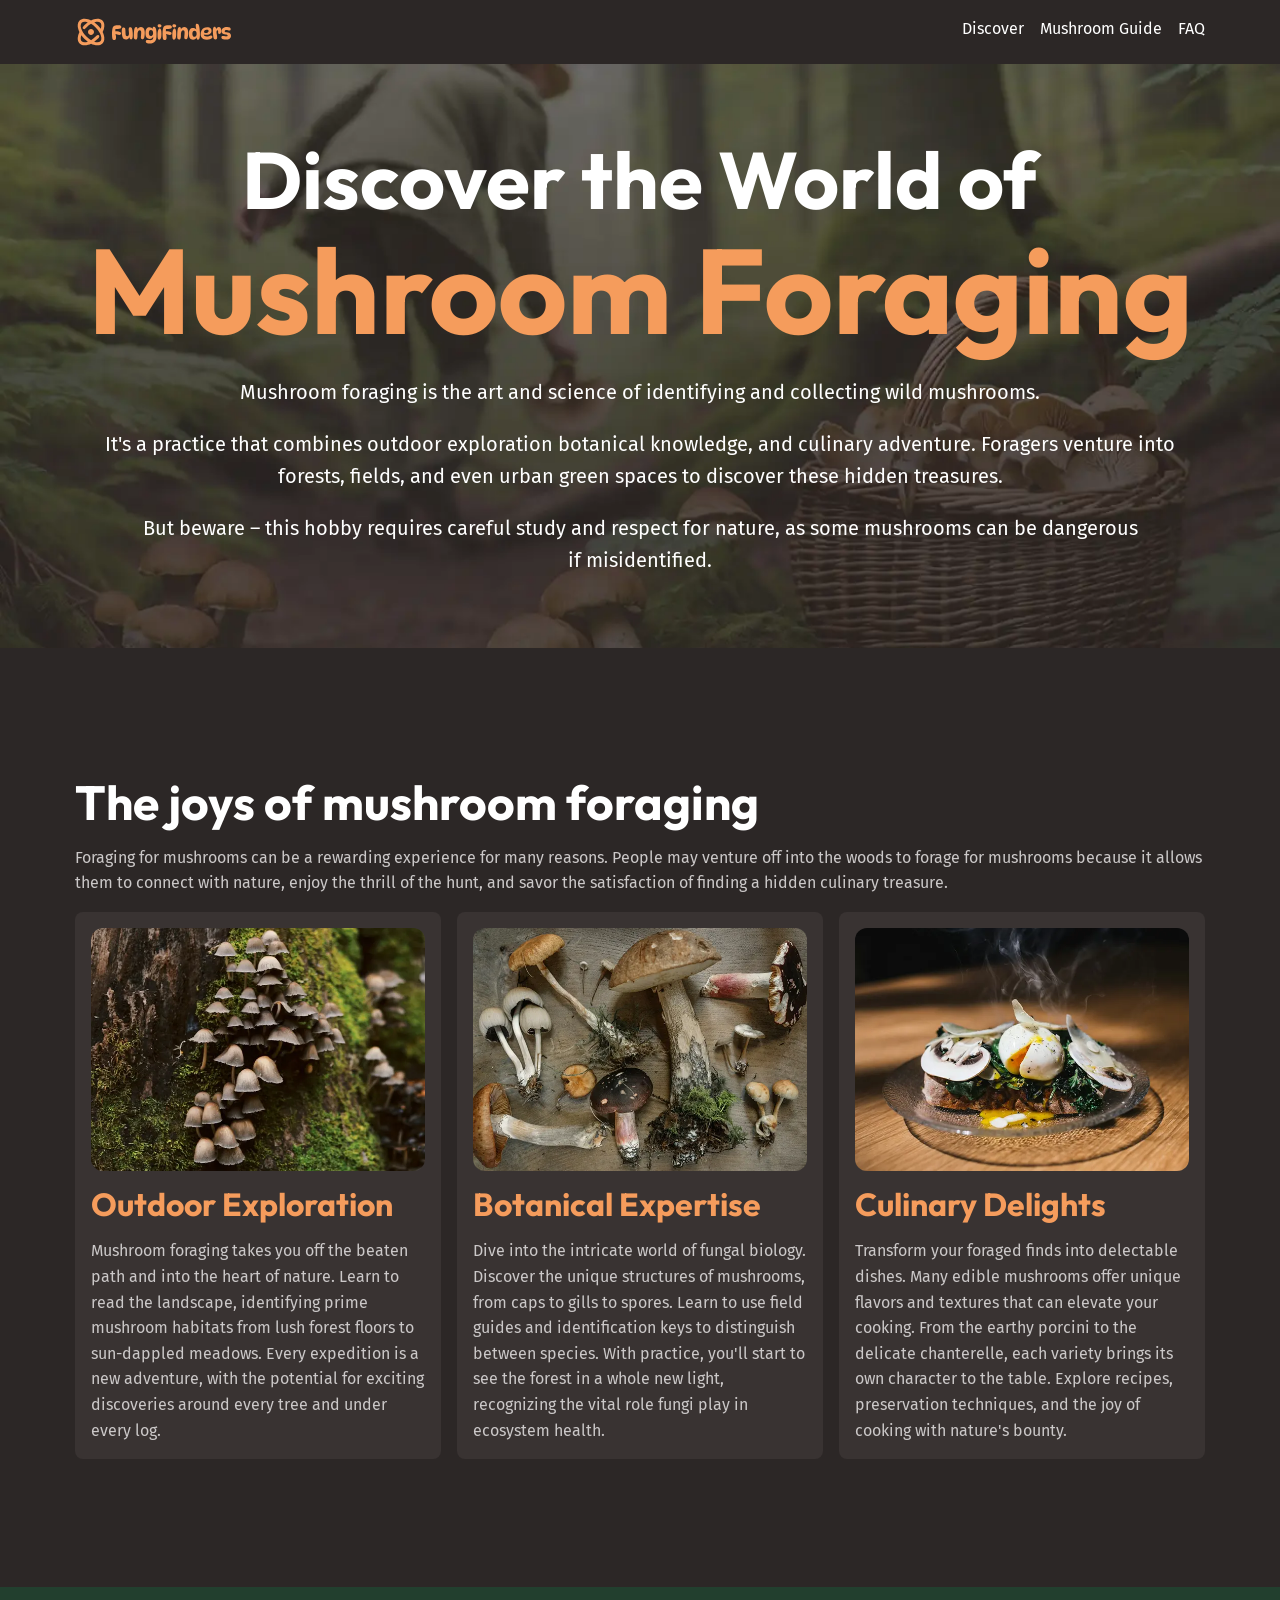
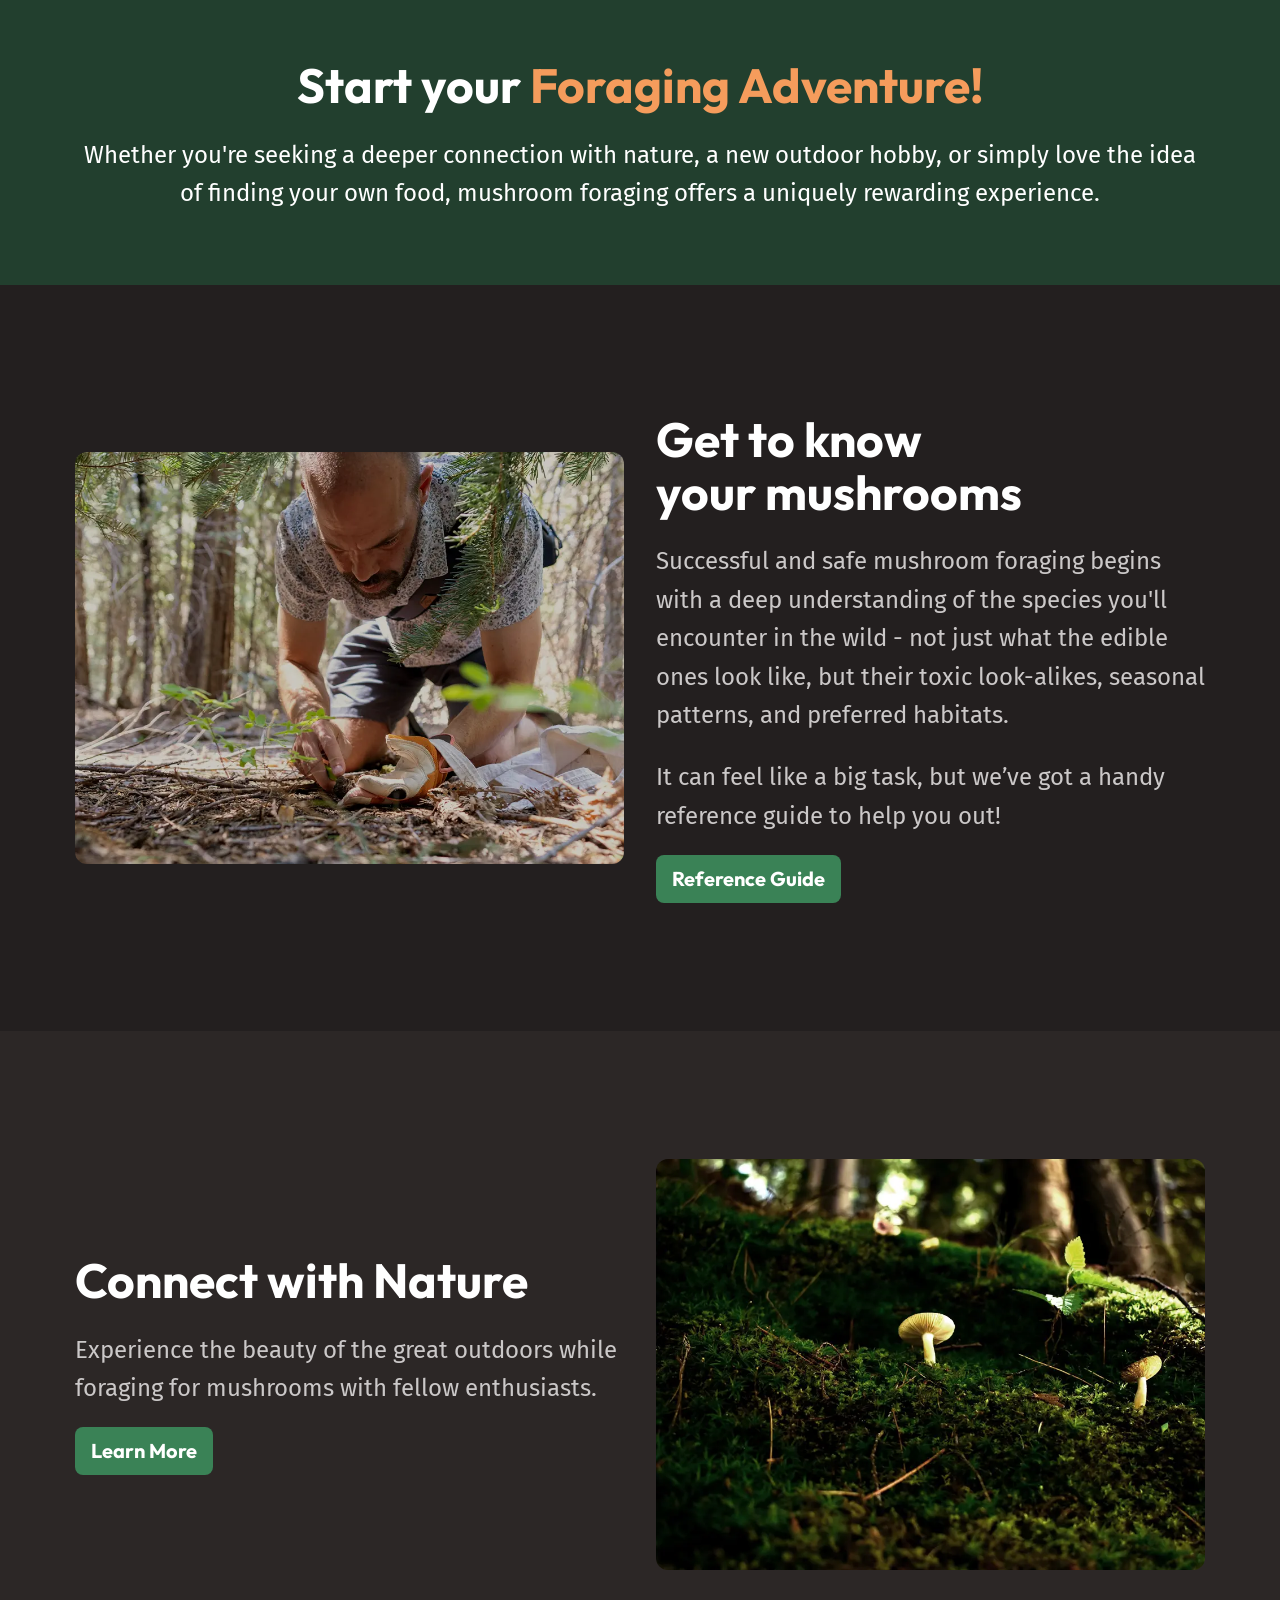
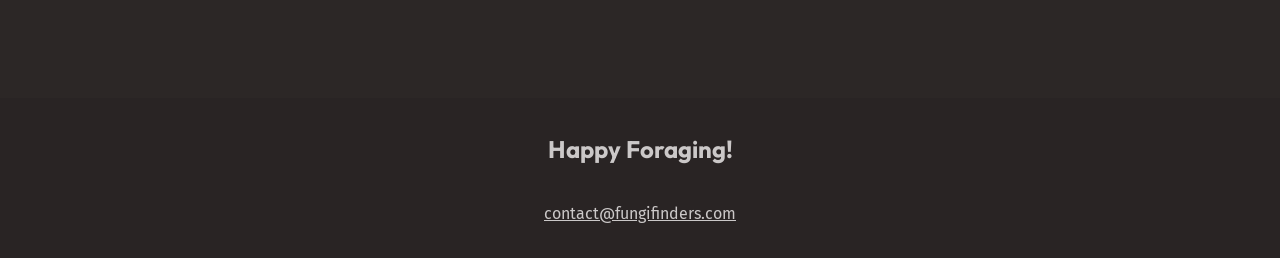
==== commit c10b17c3: "fixed broken tag" ====
--- a/index.html
+++ b/index.html
@@ -104,7 +104,7 @@
     <section class="section">
         <!-- two-column -->
         <div class="wrapper" data-wdith="wide">
-            <di class="equal-columns" data-gap="large" data-alignment="centered">
+            <div class="equal-columns" data-gap="large" data-alignment="centered">
                 <div class="flow font-size-lg">
                     <h2 class="section-title">Connect with Nature</h2>
                     <p>Experience the beauty of the great outdoors while foraging for mushrooms with fellow enthusiasts.</p>
@@ -113,11 +113,12 @@
                 <div>
                     <img src="/assets/nature.webp" alt="A small white mushroom growing on a mossy forest floor">
                 </div>
-            </di>
+            </div>
         </div>
     </section>
 
     </main>
+    
     <footer class="site-footer">
         <p class="site-footer__title">Happy Foraging!</p>
         <a href="mailto:contact@fungifinders.com">contact@fungifinders.com</a>
--- a/style.css
+++ b/style.css
@@ -362,7 +362,7 @@
         font-size: var(--font-size-md);
         color: var(--text-high-contrast);
         background-image: url(/assets/hero.webp);
-        background-position: center;
+        background-size: cover;
     }
 
     .hero__title {
@@ -415,7 +415,6 @@
     .text-center {
     text-align: center;
     }
-
     .text-brand {
     color: var(--text-brand);
     }
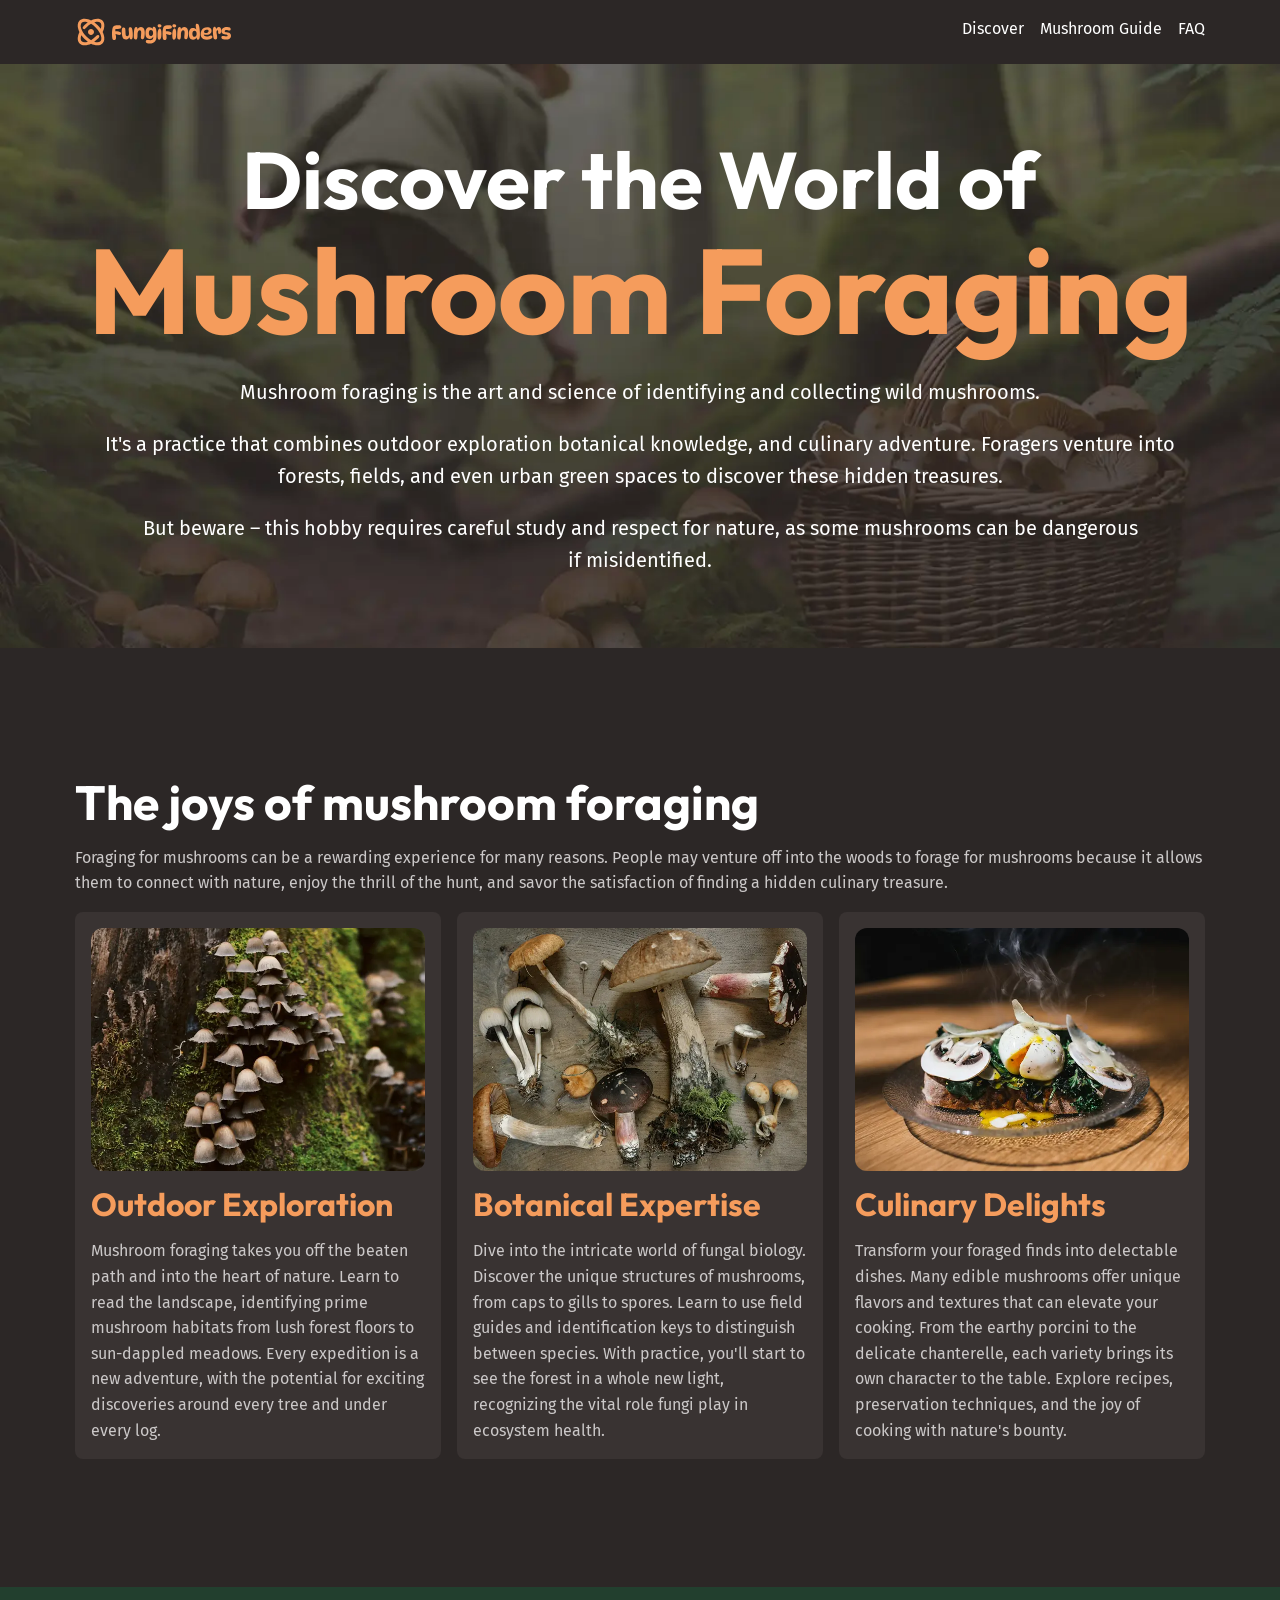
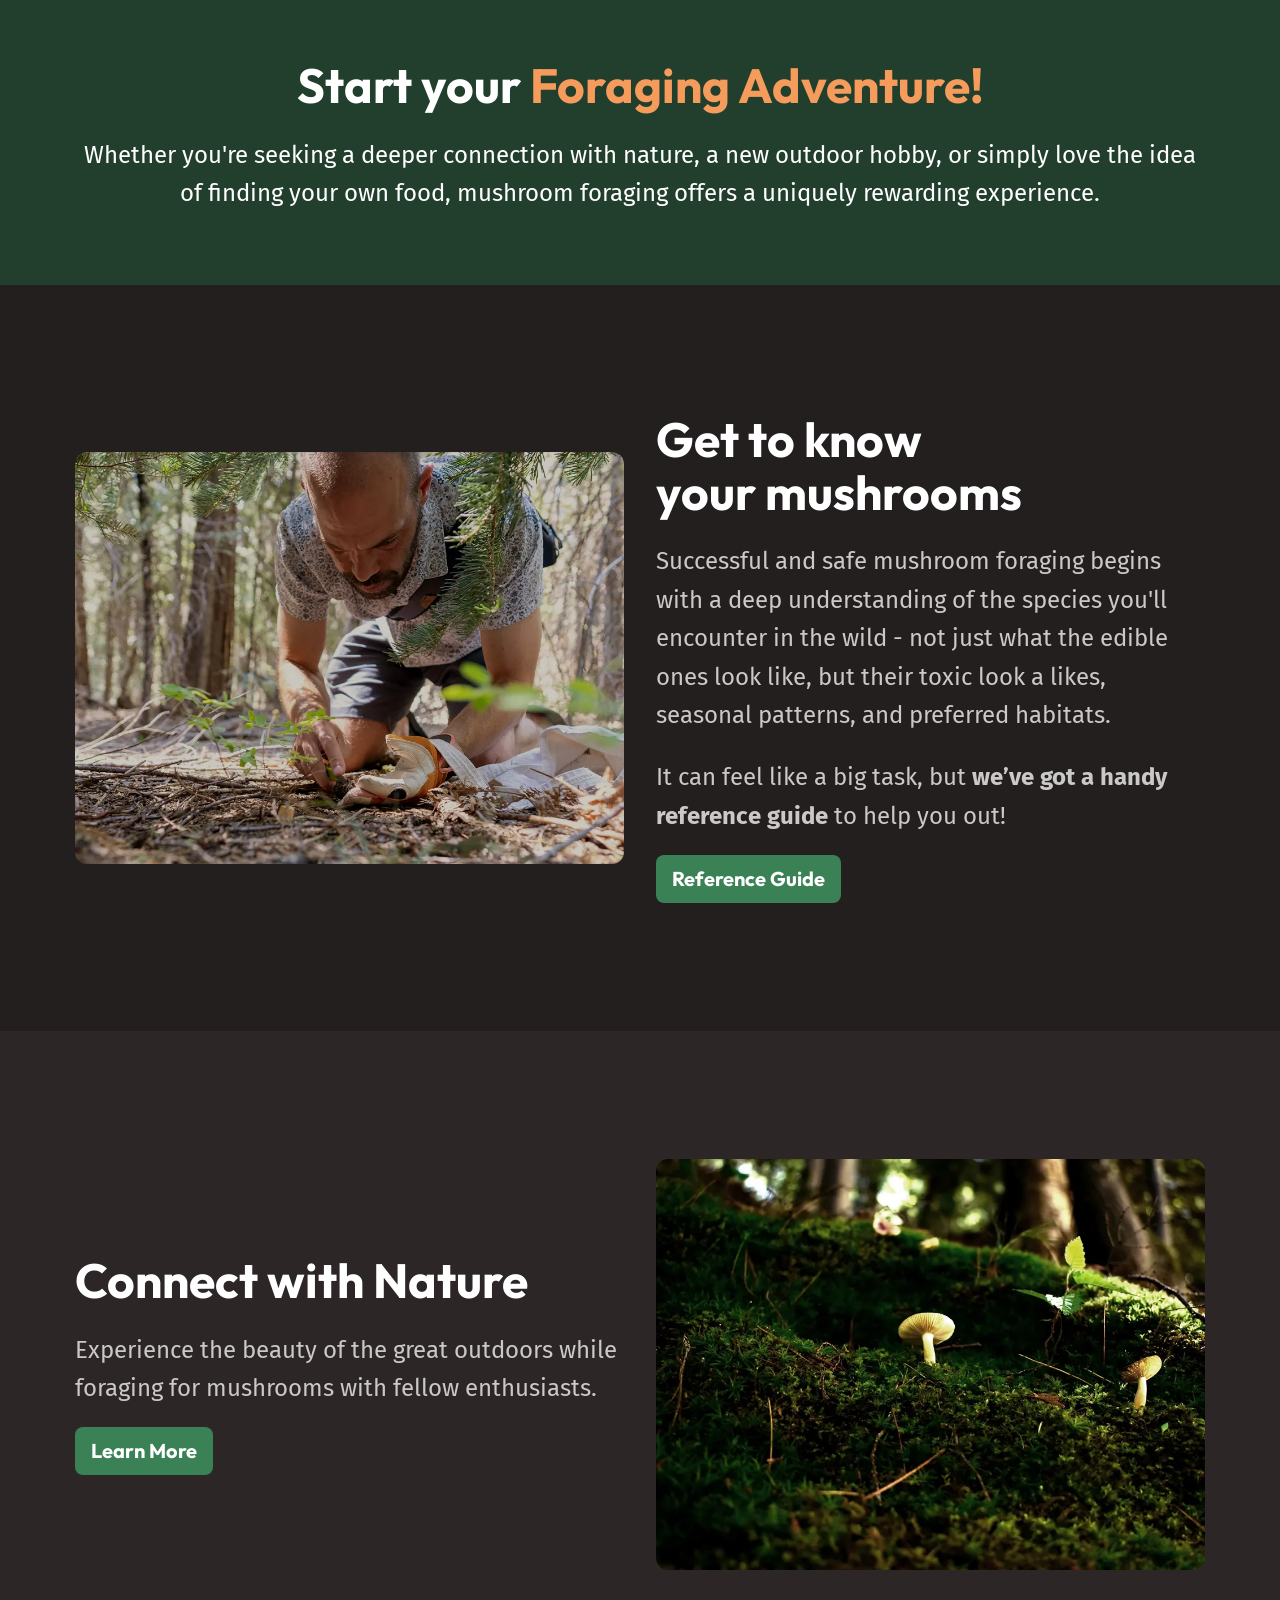
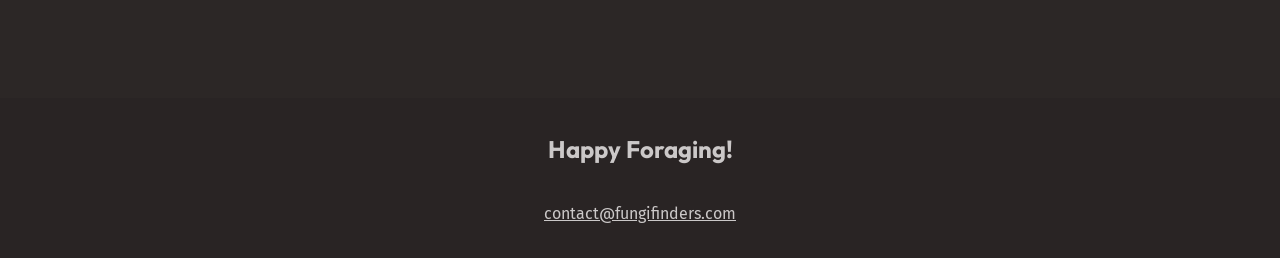
==== commit 6d3cdb95: "fixed typos" ====
--- a/index.html
+++ b/index.html
@@ -78,7 +78,7 @@
     <section class="background-accent text-center section" data-padding="compact">
         <div class="wrapper" data-width="narrow">
             <div class="flow font-size-lg text-high-contrast">
-                <h2 class="section-title" >Start your <span class="text-brand">Foraging Adventure!</span></h2>
+                <h2 class="section-title">Start your <span class="text-brand">Foraging Adventure!</span></h2>
                 <p>Whether you're seeking a deeper connection with nature, a new outdoor hobby, or simply love the idea of finding your own food, mushroom foraging offers a uniquely rewarding experience.</p>
             </div>
         </div>
@@ -86,15 +86,15 @@
 
     <section class="background-extra-dark section">
         <!-- two-columns -->
-        <div class="wrapper" data-wdith="wide">
+        <div class="wrapper" data-width="wide">
             <div class="equal-columns" data-gap="large" data-alignment="centered">
                 <div>
                     <img src="/assets/get-to-know.webp" alt="A man on his hands and knees harvesting a wild mushrooms in the forest">
                 </div>
                 <div class="flow font-size-lg">
                     <h2 class="section-title">Get to know your mushrooms</h2>
-                    <p>Successful and safe mushroom foraging begins with a deep understanding of the species you'll encounter in the wild - not just what the edible ones look like, but their toxic look-alikes, seasonal patterns, and preferred habitats.</p>
-                    <p>It can feel like a big task, but we’ve got a handy reference guide to help you out!</p>
+                    <p>Successful and safe mushroom foraging begins with a deep understanding of the species you'll encounter in the wild - not just what the edible ones look like, but their toxic look a likes, seasonal patterns, and preferred habitats.</p>
+                    <p>It can feel like a big task, but <strong>we’ve got a handy reference guide</strong> to help you out!</p>
                     <a class="button" href="#"><span class="visually-hidden">Learn more about wild mushrooms using our handy</span>Reference Guide</a>
                 </div>
             </div>
@@ -103,12 +103,12 @@
 
     <section class="section">
         <!-- two-column -->
-        <div class="wrapper" data-wdith="wide">
+        <div class="wrapper" data-width="wide">
             <div class="equal-columns" data-gap="large" data-alignment="centered">
                 <div class="flow font-size-lg">
                     <h2 class="section-title">Connect with Nature</h2>
                     <p>Experience the beauty of the great outdoors while foraging for mushrooms with fellow enthusiasts.</p>
-                    <a class="button" href="#">Learn More <span class="visually-hidden">about the differetn types of mushrooms using our handy mushroom guide.</span></a>
+                    <a class="button" href="#">Learn More <span class="visually-hidden">about the different types of mushrooms using our handy mushroom guide.</span></a>
                 </div>
                 <div>
                     <img src="/assets/nature.webp" alt="A small white mushroom growing on a mossy forest floor">
@@ -118,7 +118,7 @@
     </section>
 
     </main>
-    
+
     <footer class="site-footer">
         <p class="site-footer__title">Happy Foraging!</p>
         <a href="mailto:contact@fungifinders.com">contact@fungifinders.com</a>
--- a/style.css
+++ b/style.css
@@ -188,58 +188,60 @@
 
     .grid-flow {
         display: grid;
-        gap: var(--grid-flow-gap, 1rem);
+        gap: var(--grid-flow-space, 1rem);
+    }
+
+    .wrapper {
+        --wrapper-max-width: 1130px;
+        --wrapper-padding: 1rem;
+
+        max-width: var(--wrapper-max-width);
+        margin-inline: auto;
+        padding-inline: var(--wrapper-padding);
+        box-sizing: content-box;
+    }
+
+    &[data-width="narrow"] {
+        --wrapper-max-width: 720px;
+    }
+
+    &[data-width="wide"] {
+        --wrapper-max-width: 1330px;
+
+    }
+
+    .section {
+        --padding: 3.75rem;
+
+        padding-block: var(--padding);
+
+        @media (width > 760px) {
+            --padding: 8rem;
+
+            &[data-padding="compact"] {
+            --padding: 4.5rem;
+            }
+        }
     }
 
     .equal-columns {
         display: grid;
         gap: var(--equal-columns-gap, 1rem);
-        align-items: var(--equal-columns-vertical-alignment, stretch);
+        align-items: var(--equal-columns-vertical-alignment, start);
+
+
+        &[data-gap="large"] {
+            --equal-columns-gap: 2rem;
+        }
+
+        &[data-alignment="centered"] {
+            --equal-columns-vertical-alignment: center;
+        }
 
         @media (width > 760px) {
             grid-auto-flow: column;
             grid-auto-columns: 1fr;
         }
-
-        &[data-gap="large"] {
-            --equal-columns-gap: 2rem;
-        }
-
-        &[data-alignment="centered"] {
-            --equal-columns-vertical-alignment: center;
-        }
-    }
-
-    .section {
-        --padding: 3.75rem;
-
-        padding-block: var(--padding);
-
-        @media (width > 760px) {
-            --padding: 8rem;
-
-            &[data-padding="compact"] {
-            --padding: 4.5rem;
-            }
-        }
-    }
-
-    .wrapper {
-        --wrapper-max-width: 1130px;
-
-        max-width: var(--wrapper-max-width);
-        margin-inline: auto;
-        padding-inline: 1rem;
-        box-sizing: content-box;
-    }
-
-    &[data-width="narrow"] {
-        --wrapper-max-width: 720px;
-    }
-
-    &[data-width="wide"] {
-        --wrapper-max-width: 1330px;
-
     }
 }
 
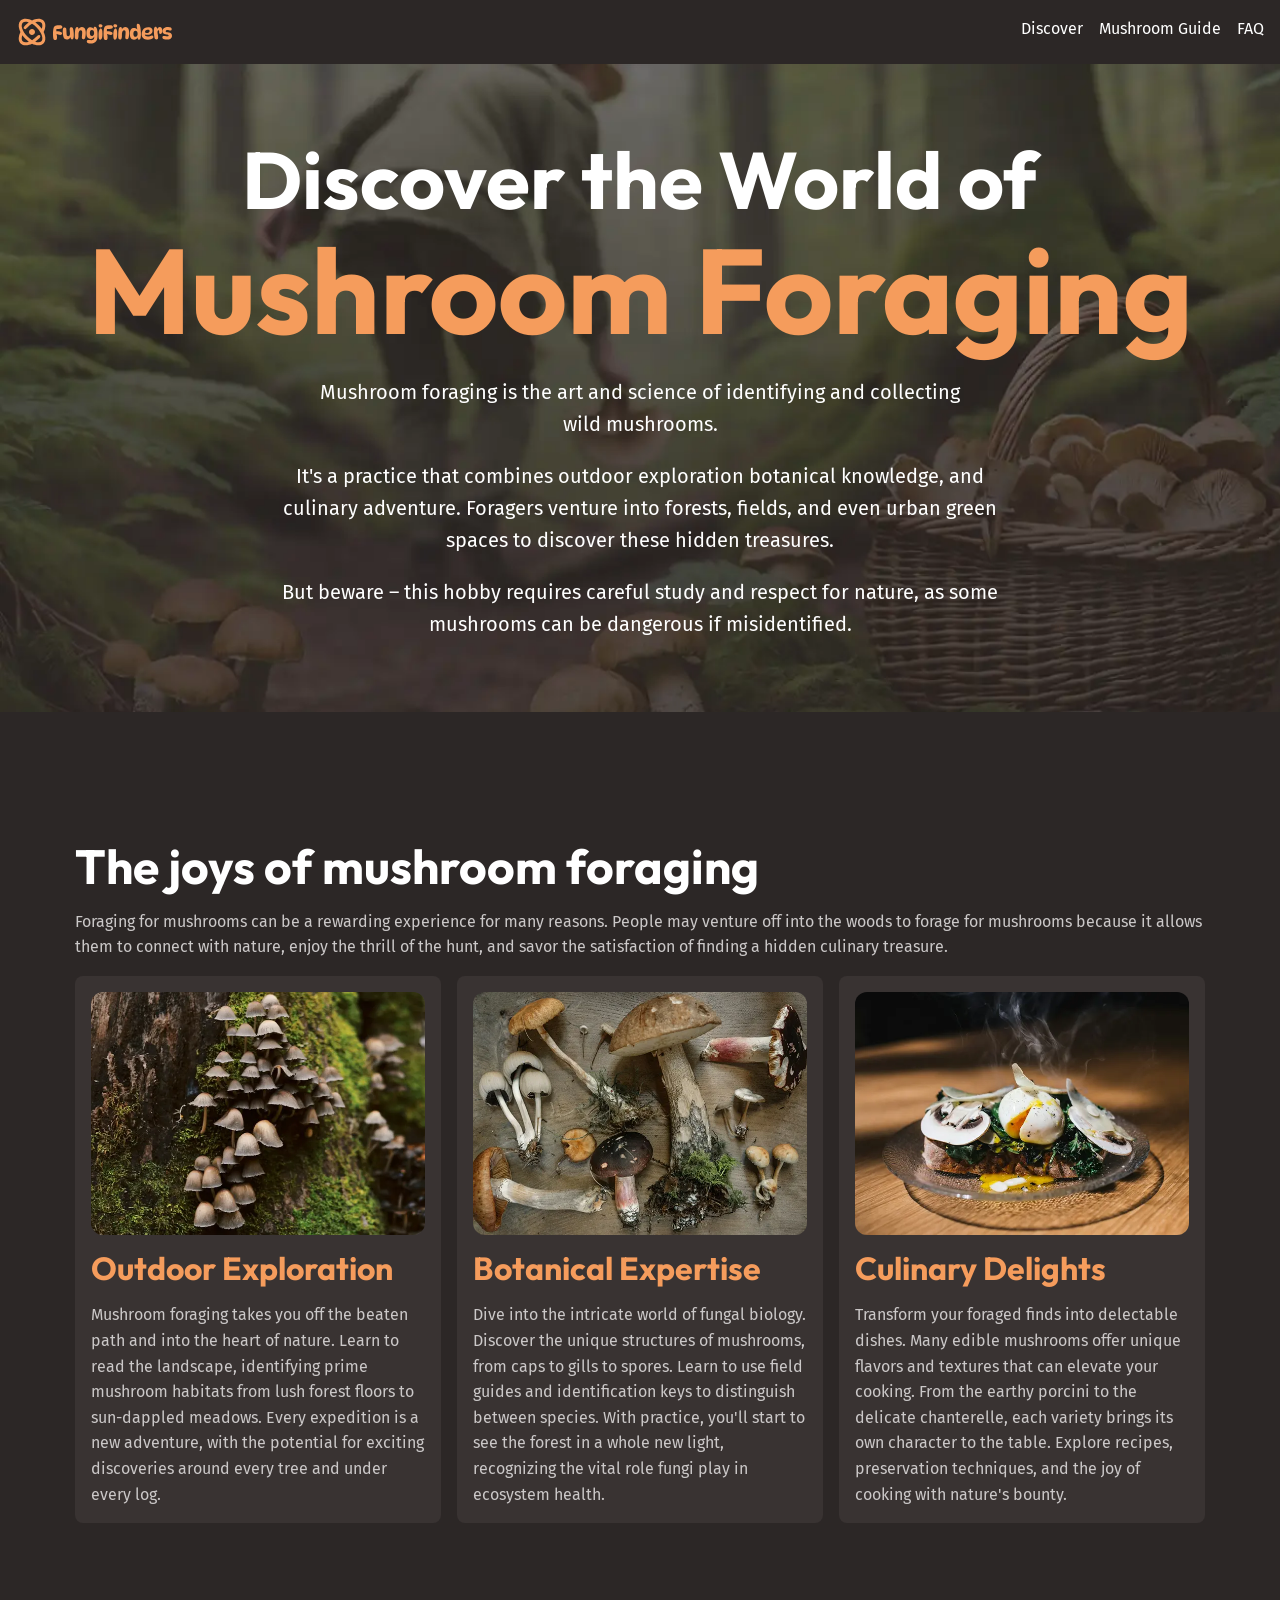
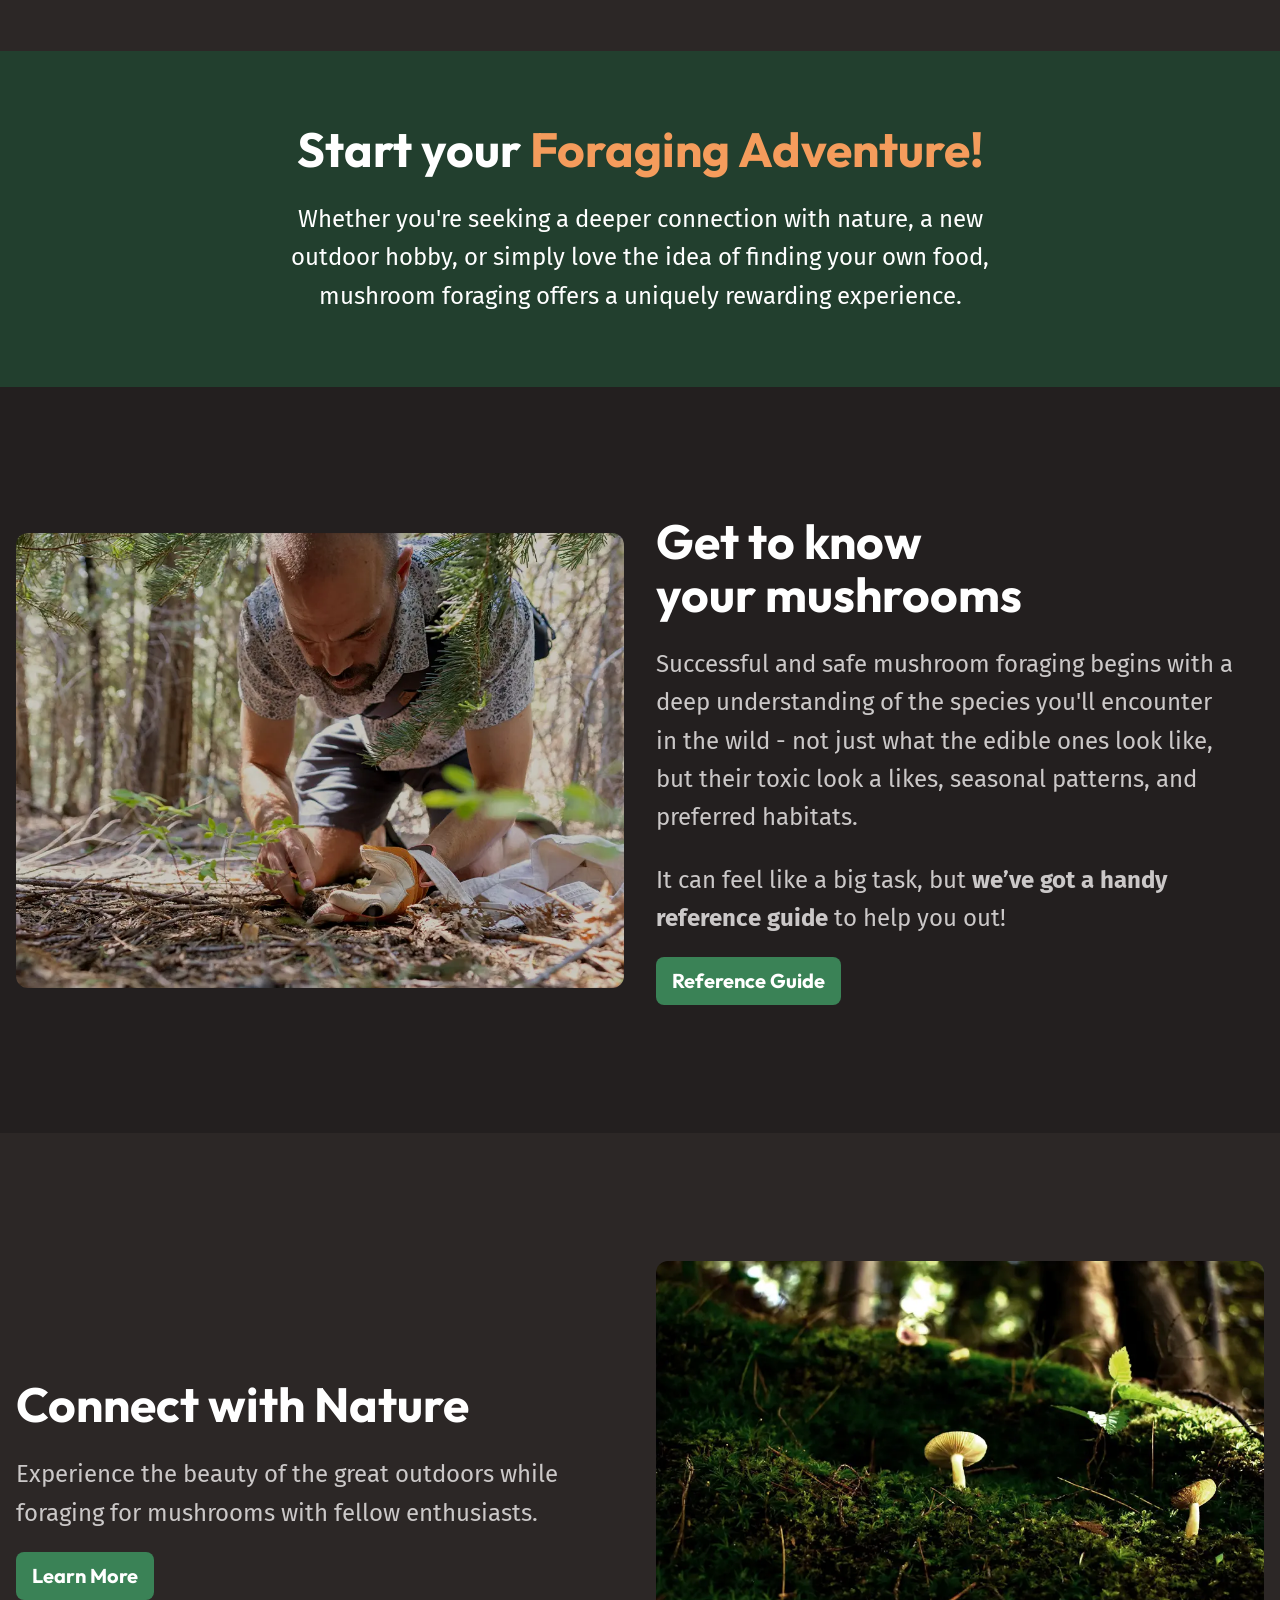
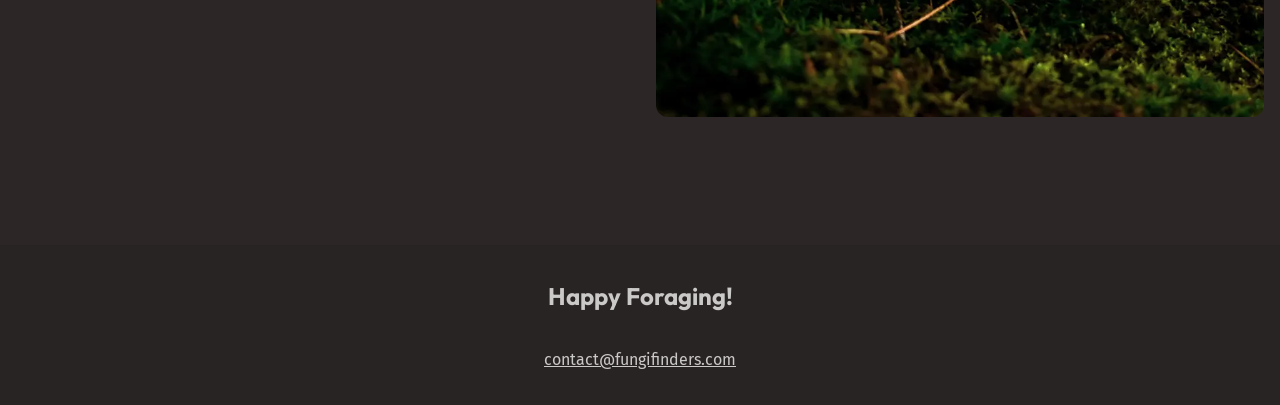
==== commit 8f0be09b: "link tags updated" ====
--- a/index.html
+++ b/index.html
@@ -26,8 +26,8 @@
                 <nav id="primary-nav" class="primary-navigation">
                     <ul role="list">
                         <li><a href="/">Discover</a></li>
-                        <li><a href="/">Mushroom Guide</a></li>
-                        <li><a href="/">FAQ</a></li>
+                        <li><a href="/mushroom-guide.html">Mushroom Guide</a></li>
+                        <li><a href="/mushroom-guide.html#faq">FAQ</a></li>
                     </ul>
                 </nav>
             </div>
--- a/style.css
+++ b/style.css
@@ -181,6 +181,12 @@
 }
 
 @layer layout {
+    .flex-group {
+        display: flex;
+        flex-wrap: wrap;
+        gap: 0.5rem;
+    }
+
     .flow > * + * {
         margin-top: var(--flow-spacer, 1em);
     }
@@ -189,6 +195,13 @@
     .grid-flow {
         display: grid;
         gap: var(--grid-flow-space, 1rem);
+    }
+
+    .grid-auto-fit {
+        --auto-fit-min-col-size: 250px;
+        display: grid;
+        gap: 1rem;
+        grid-template-columns: repeat(auto-fit, minmax(min(var(--auto-fit-min-col-size), 100%), 1fr));
     }
 
     .wrapper {
@@ -199,7 +212,6 @@
         margin-inline: auto;
         padding-inline: var(--wrapper-padding);
         box-sizing: content-box;
-    }
 
     &[data-width="narrow"] {
         --wrapper-max-width: 720px;
@@ -207,7 +219,7 @@
 
     &[data-width="wide"] {
         --wrapper-max-width: 1330px;
-
+    }
     }
 
     .section {
@@ -377,8 +389,78 @@
         }
     }
 
+    .mushroom-guide {
+        --card-title-font-size: var(--font-size-lg);
+        --card-title-color: var(--text-high-contrast);
+        --card-gap: 0.75rem;
+    }
+
+                .faq-bento {
+                    --card-title-color: var(--text-high-contrast);
+                    display: grid;
+                    gap: 1rem;
+                    grid-template-areas:
+                        "card-one"
+                        "card-two"
+                        "card-three"
+                        "card-four";
+
+                    @media(width > 600px) {
+                        grid-template-columns: repeat(2, 2fr);
+                        grid-template-areas:
+                            "card-one card-two"
+                            "card-three card-four";
+                    }
+
+                    @media (width > 900px) {
+                        grid-template-columns: repeat(3, 1fr);
+                        grid-template-areas:
+                            "card-one card-two card-four"
+                            "card-three card-three card-four";
+                    }
+
+                    .card > img {
+                        height: 100%;
+                        object-fit: cover;
+                        object-position: top left;
+                    }
+
+                    @media (width > 600px) {
+                        .card:nth-child(even) > img {
+                            order: 3;
+                        }
+                    }
+
+                    .card:nth-child(1) {
+                        grid-area: card-one;
+                    }
+
+                    .card:nth-child(2) {
+                        grid-area: card-two;
+                    }
+
+                    .card:nth-child(3) {
+                        grid-area: card-three;
+
+                        @media(width > 900px) {
+                            display: grid;
+                            gap: 1rem;
+                            grid-template-columns: 1fr, 1fr;
+
+                            img {
+                                grid-column: 1 / 2;
+                                grid-row: 1 / 3;
+                            }
+                        }
+                    }
+
+                    .card:nth-child(4) {
+                        grid-area: card-four;
+                    }
+                }
     .card {
-        display: grid;
+        display: flex;
+        flex-direction: column;
         gap: var(--card-gap, 1rem);
         padding: 1rem;
         background-color: var(--background-light);
@@ -392,6 +474,48 @@
     .card__title {
         font-size: var(--card-title-font-size, var(--font-size-heading-sm));
         color: var(--card-title-color, var(--text-brand));
+    }
+
+    .card__note {
+        margin-block-start: auto;
+        background-color: var(--background-extra-light);
+        padding: 0.75rem;
+        border-radius: var(--border-radius-2);
+    }
+
+    .tag-list {
+        display: flex;
+        gap: 0.5rem;
+        flex-wrap: wrap;
+
+        li {
+            font-family: var(--ff-heading);
+            font-size: var(--font-size-sm);
+            color: var(--text-high-contrast);
+            padding: 0rem 0.25rem;
+            background-color: var(--tag-bg, olive);
+            border-radius: var(--border-radius-1);
+        }
+
+        [data-edible="edible"] {
+            --tag-bg: var(--background-accent-main);
+        }
+
+        [data-edible="toxic"] {
+            --tag-bg: var(--clr-red-500);
+        }
+
+        [data-season="summer"] {
+            --tag-bg: var(--background-accent-main);
+        }
+
+        [data-season="spring"] {
+            --tag-bg: var(--clr-teal-500);
+        }
+
+        [data-season="fall"] {
+            --tag-bg: var(--clr-orange-500);
+        }
     }
 
     .button {
@@ -411,6 +535,14 @@
         color: var(--text-high-contrast);
         background-color: var(--background-accent-light);
     }
+
+    select {
+        padding: 0.5rem 1rem;
+        background-color: var(--background-accent-main);
+        border: 0;
+        border-radius: var(--border-radius-2);
+        color: var(--text-high-contrast);
+    }
 }
 
 @layer utilities {
